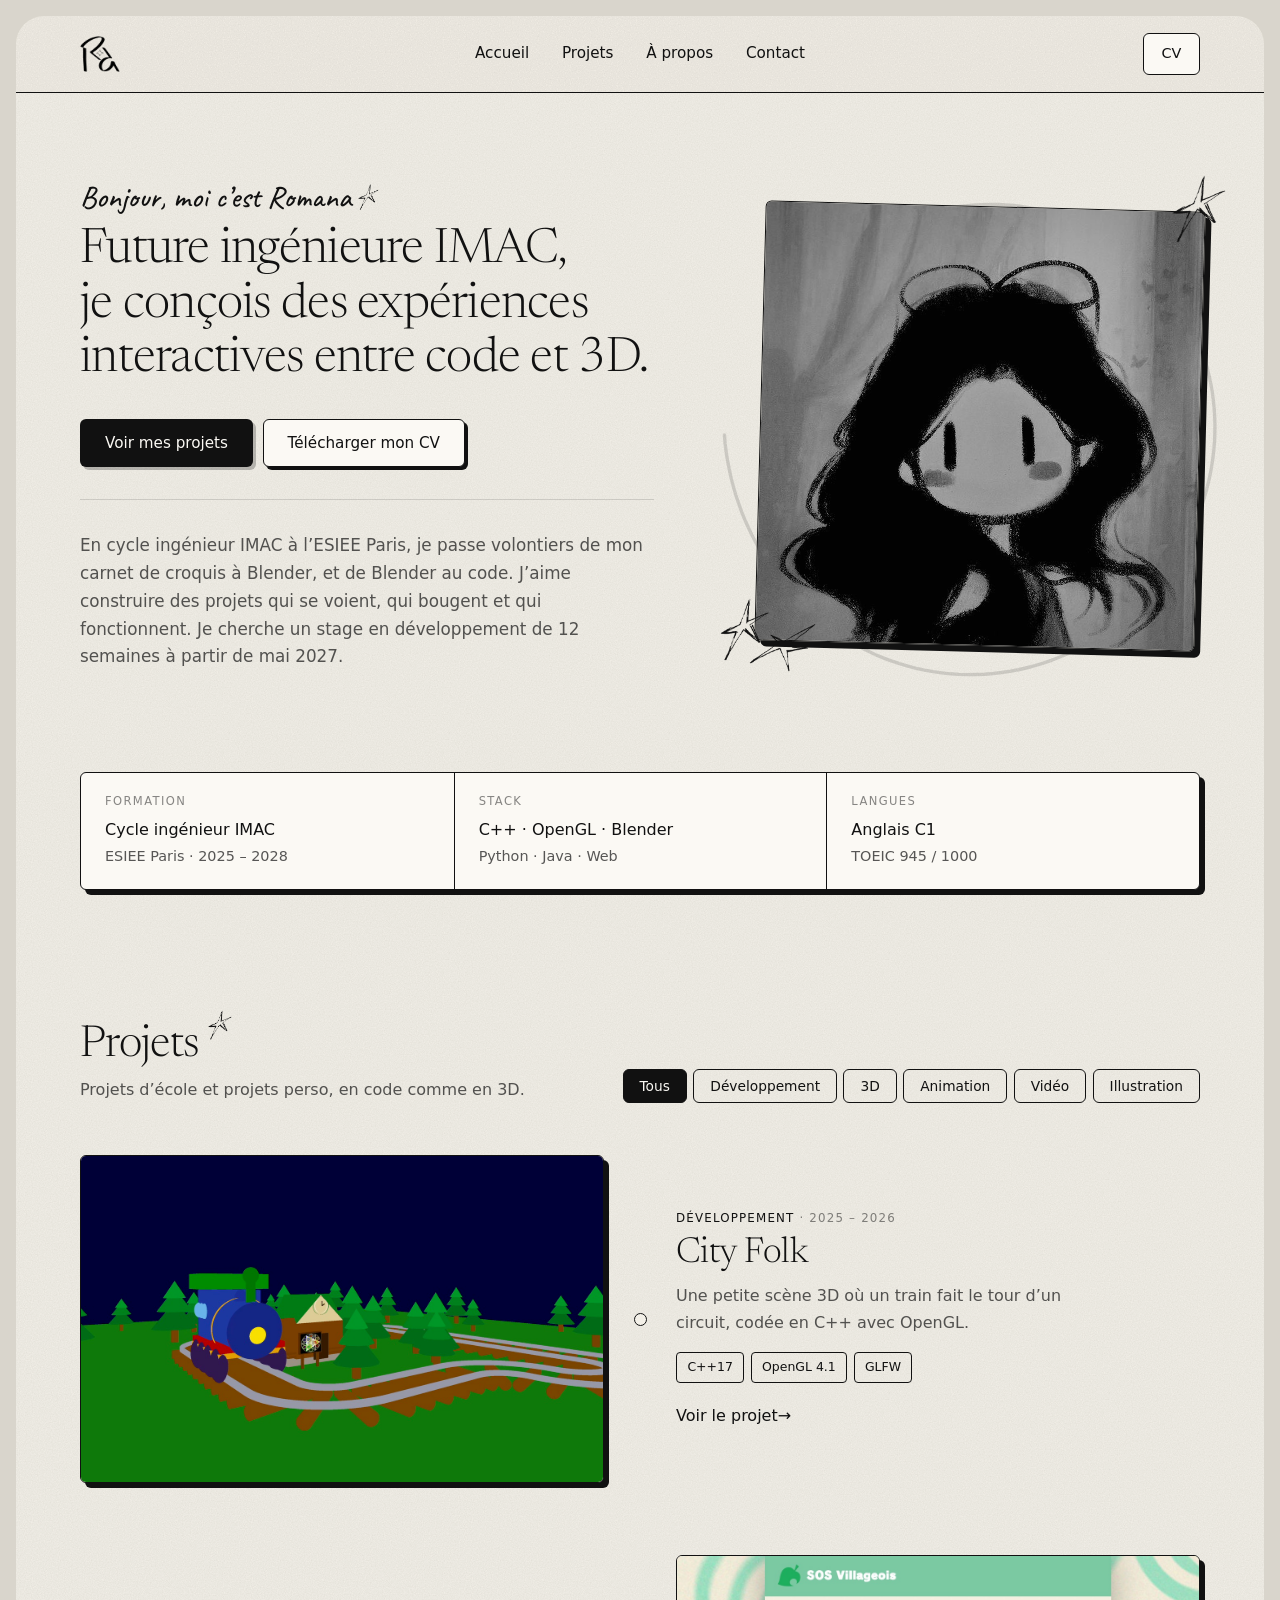
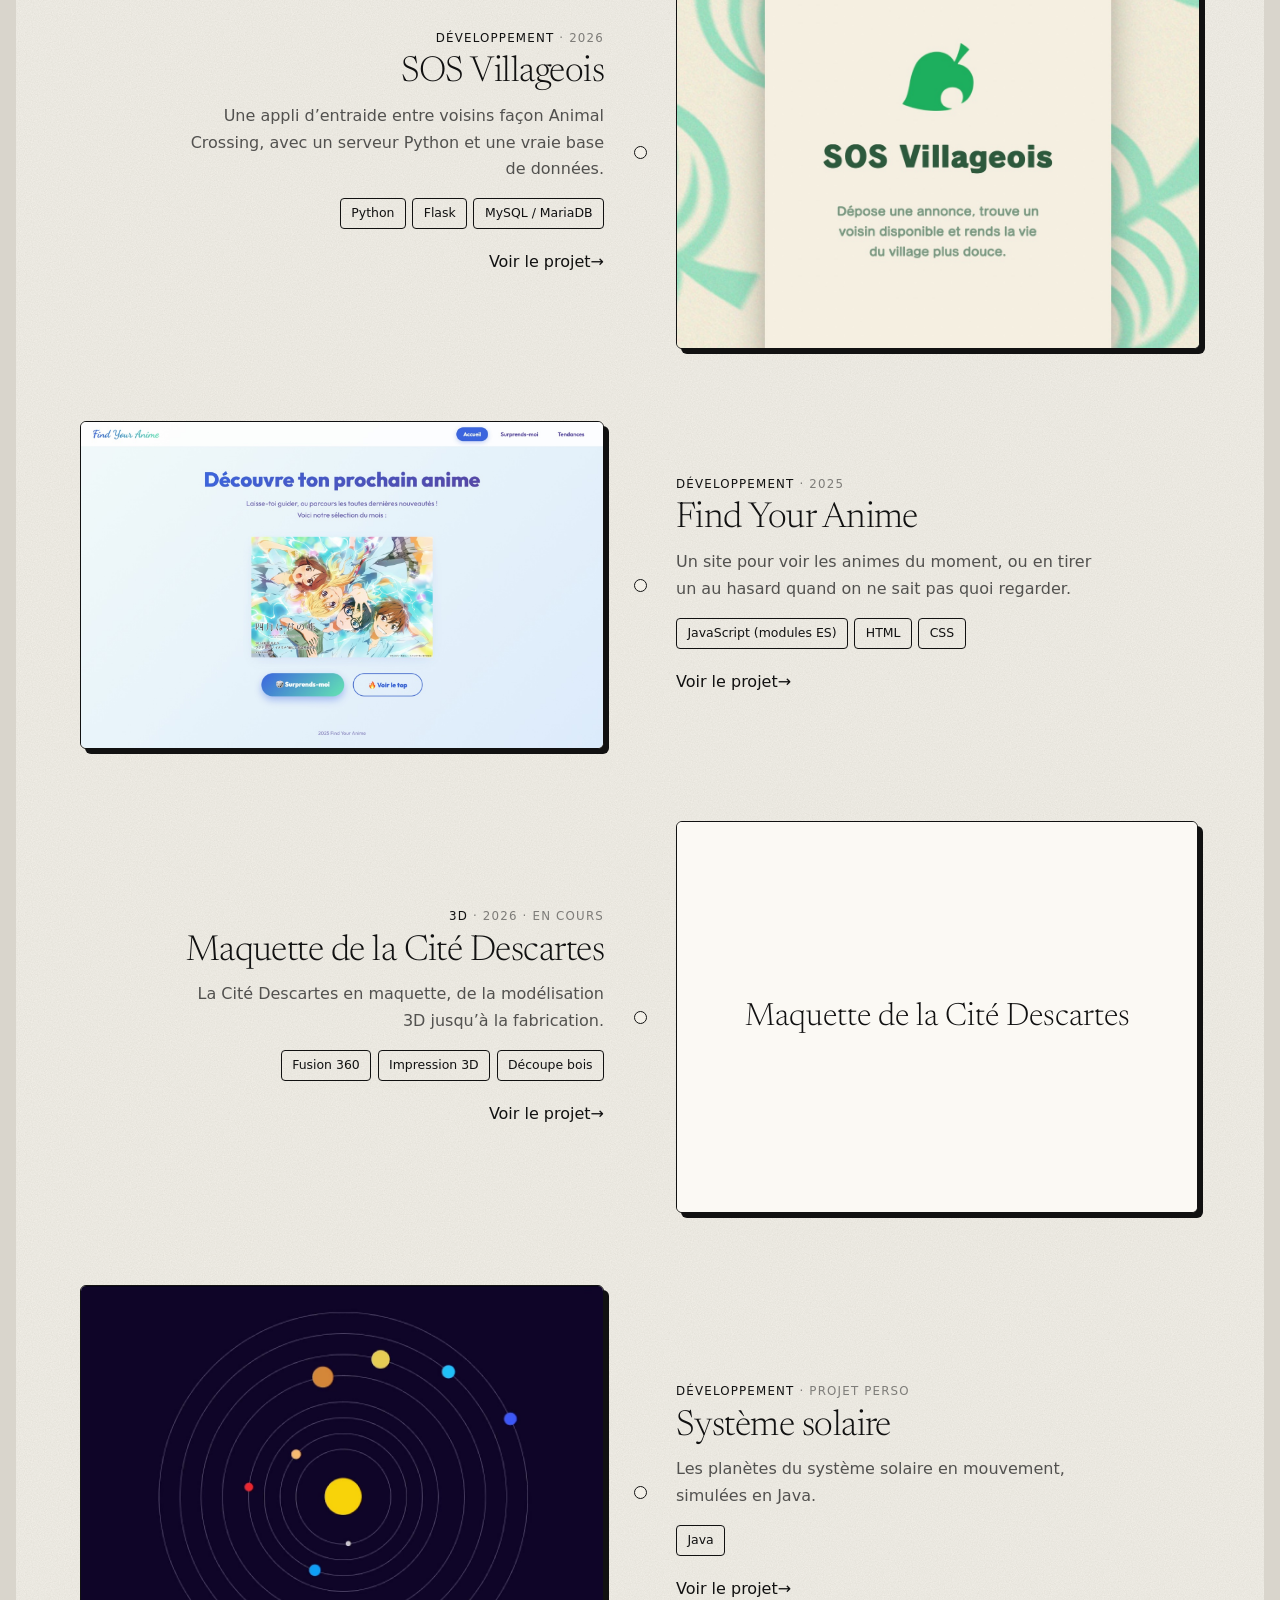
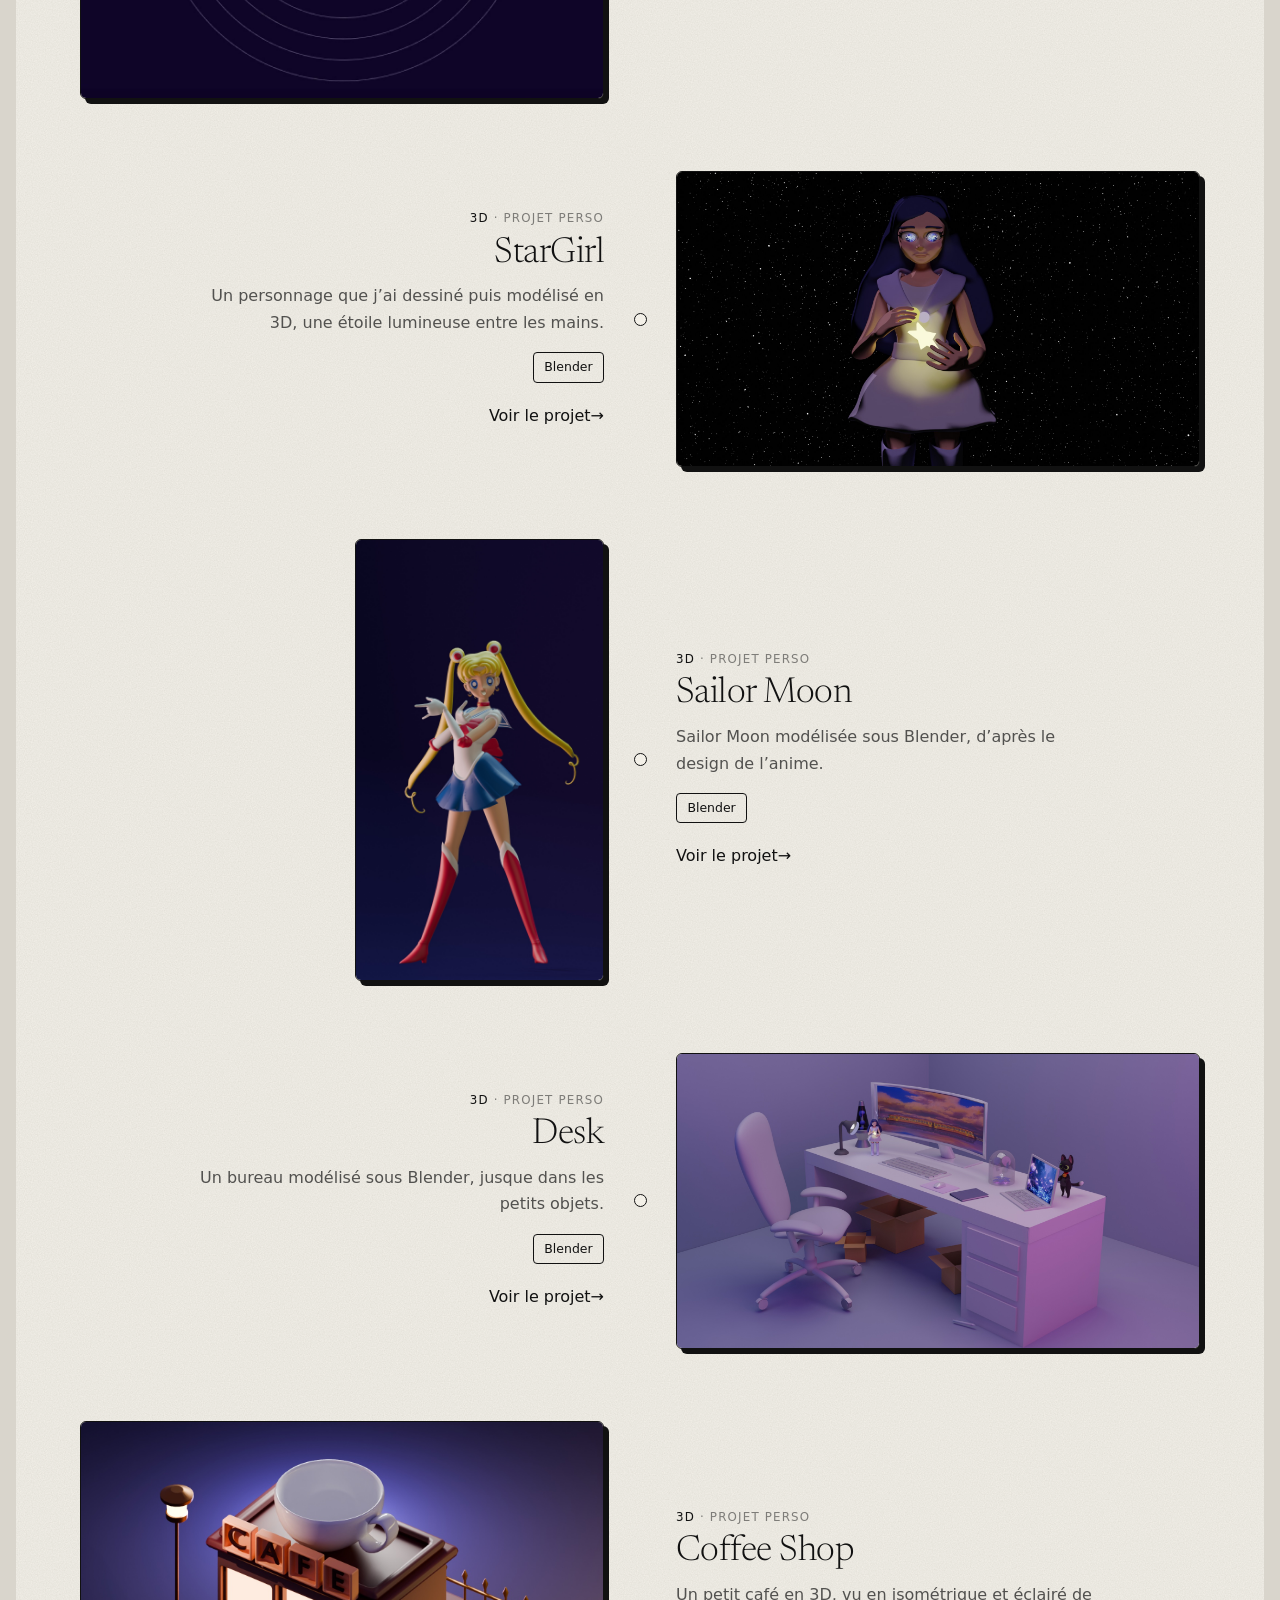
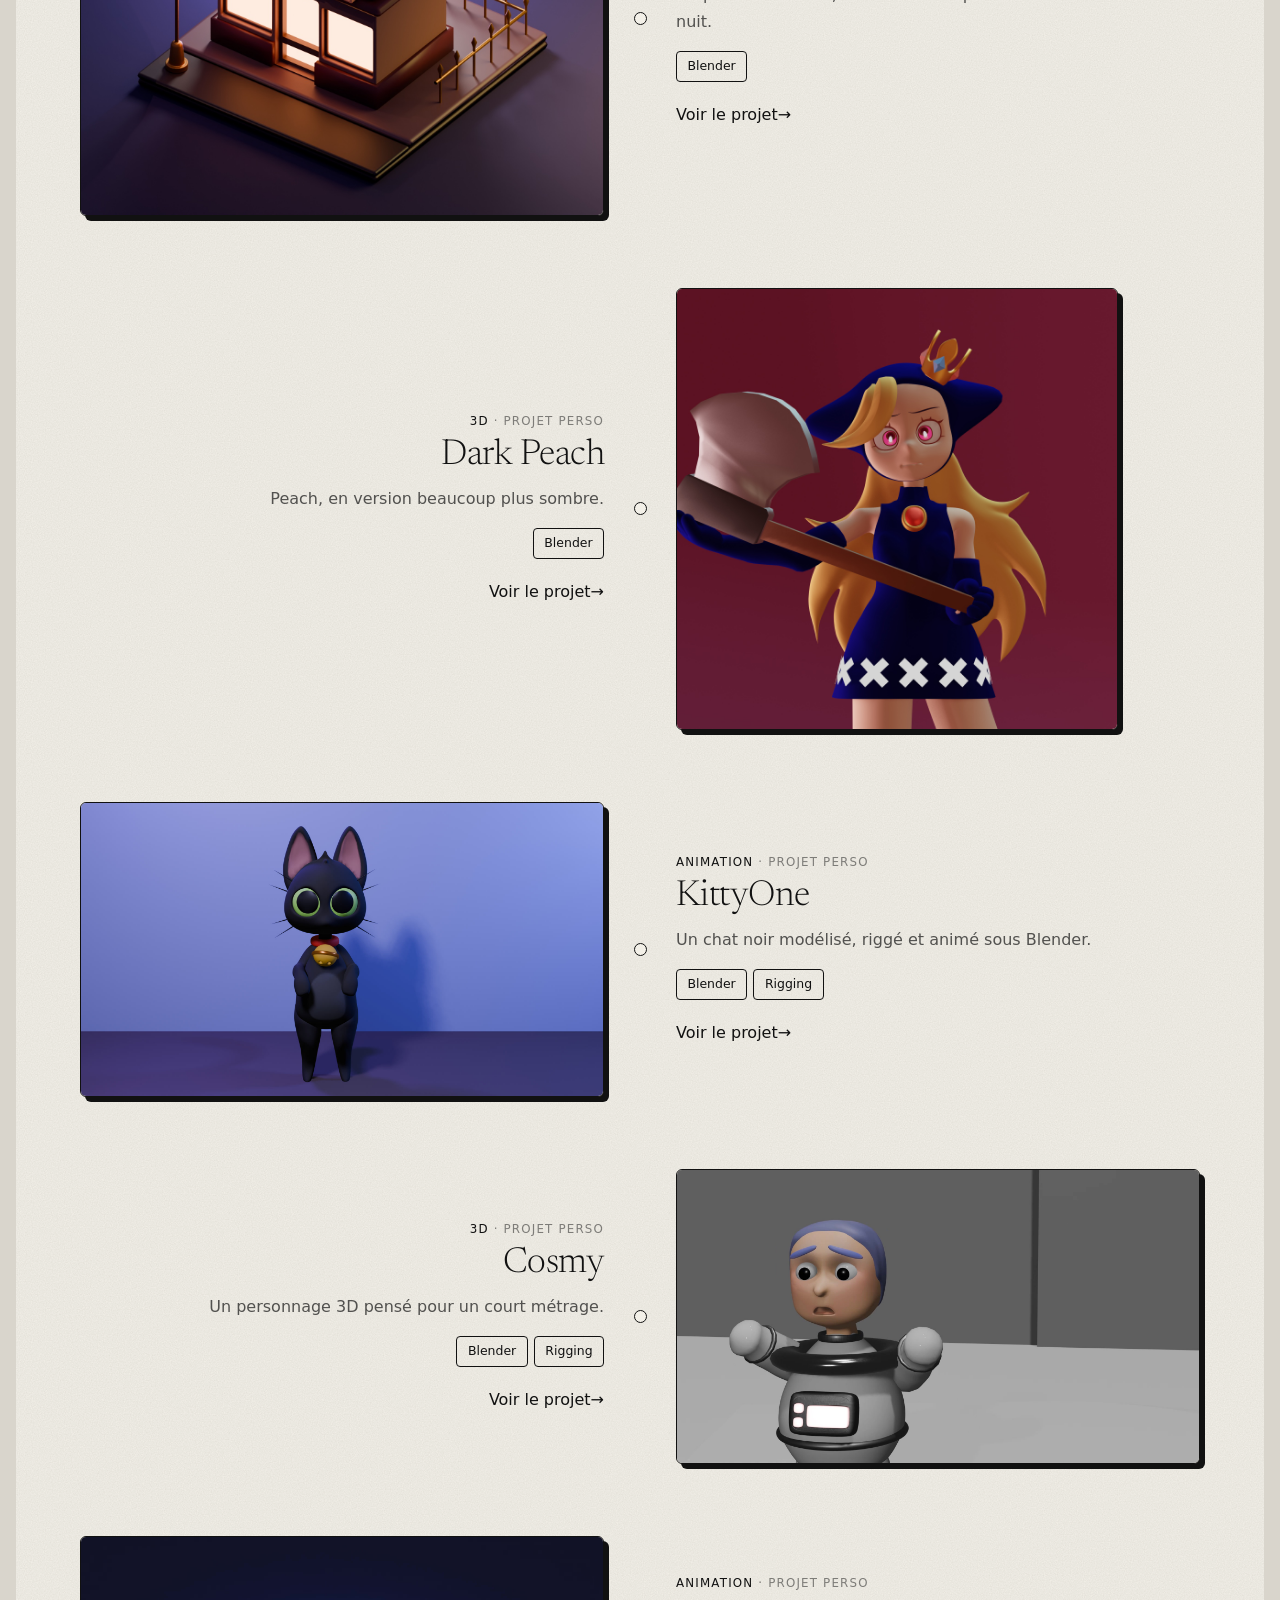
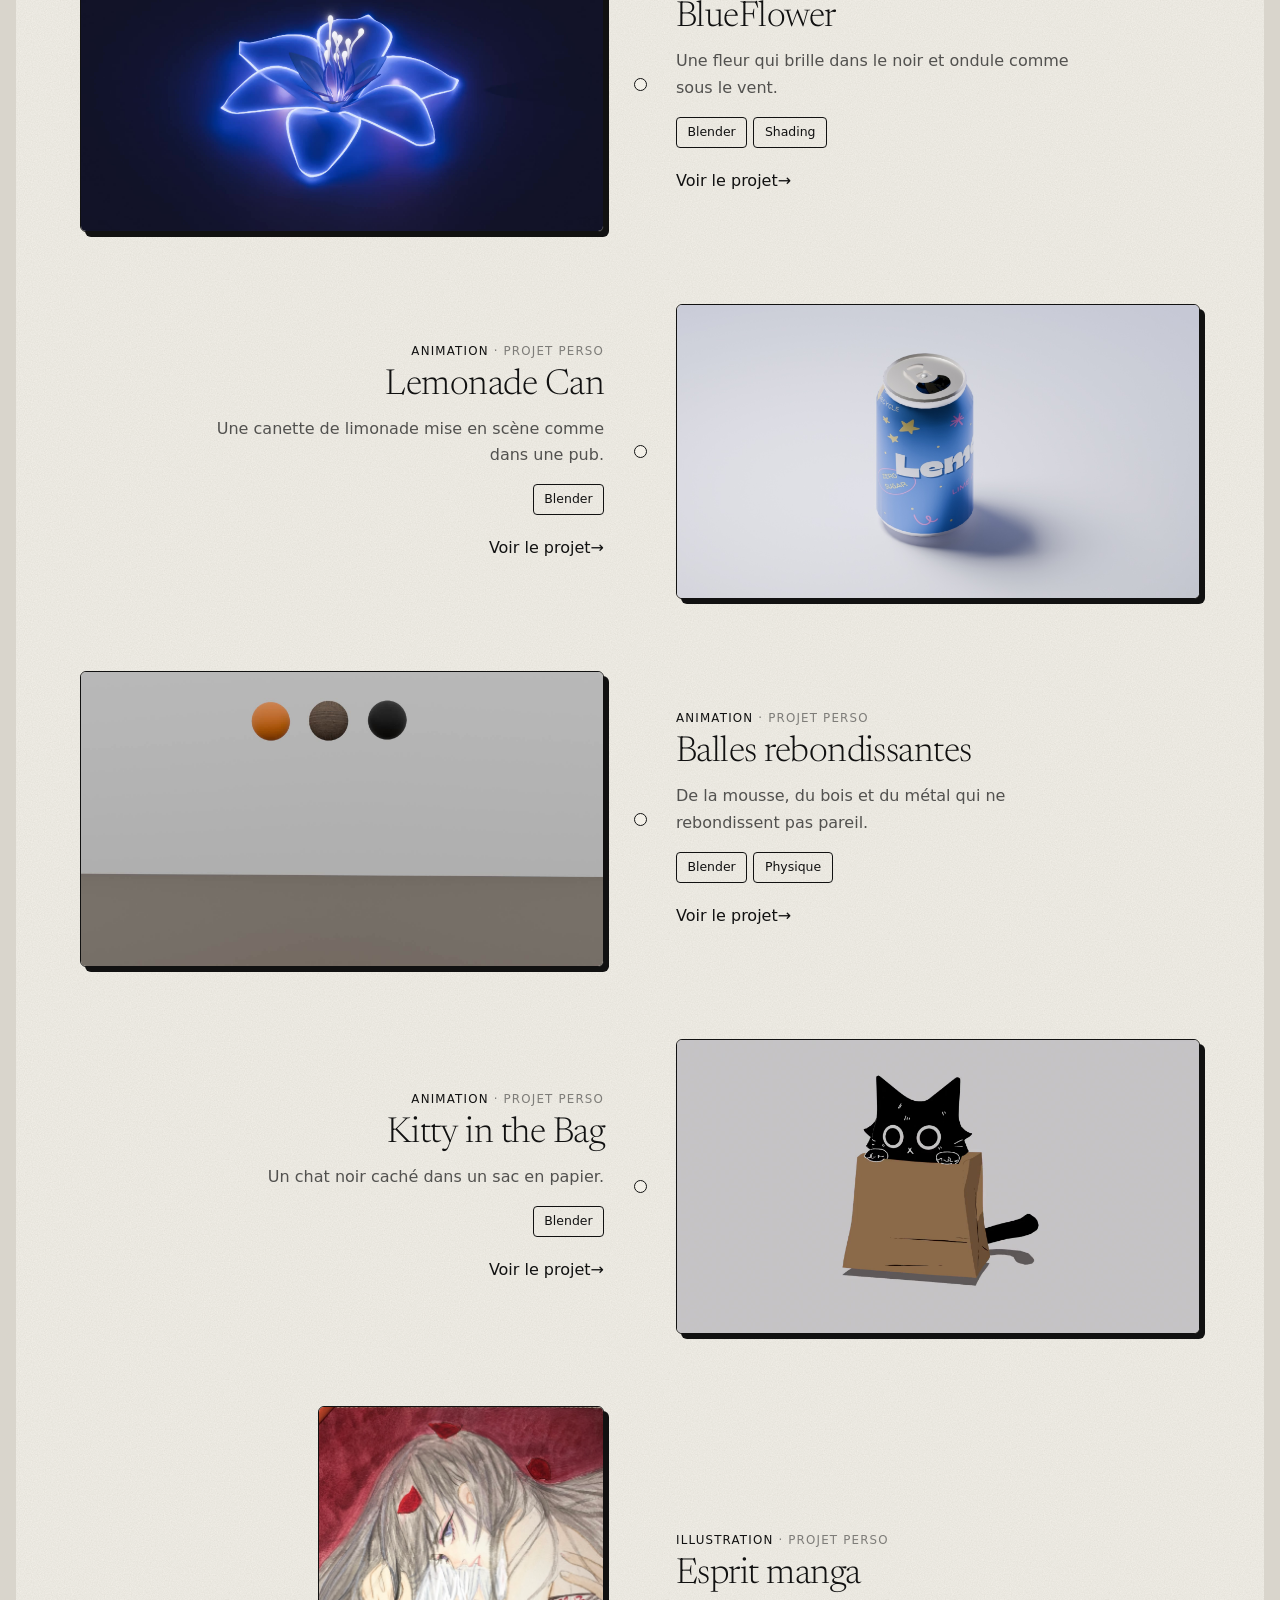
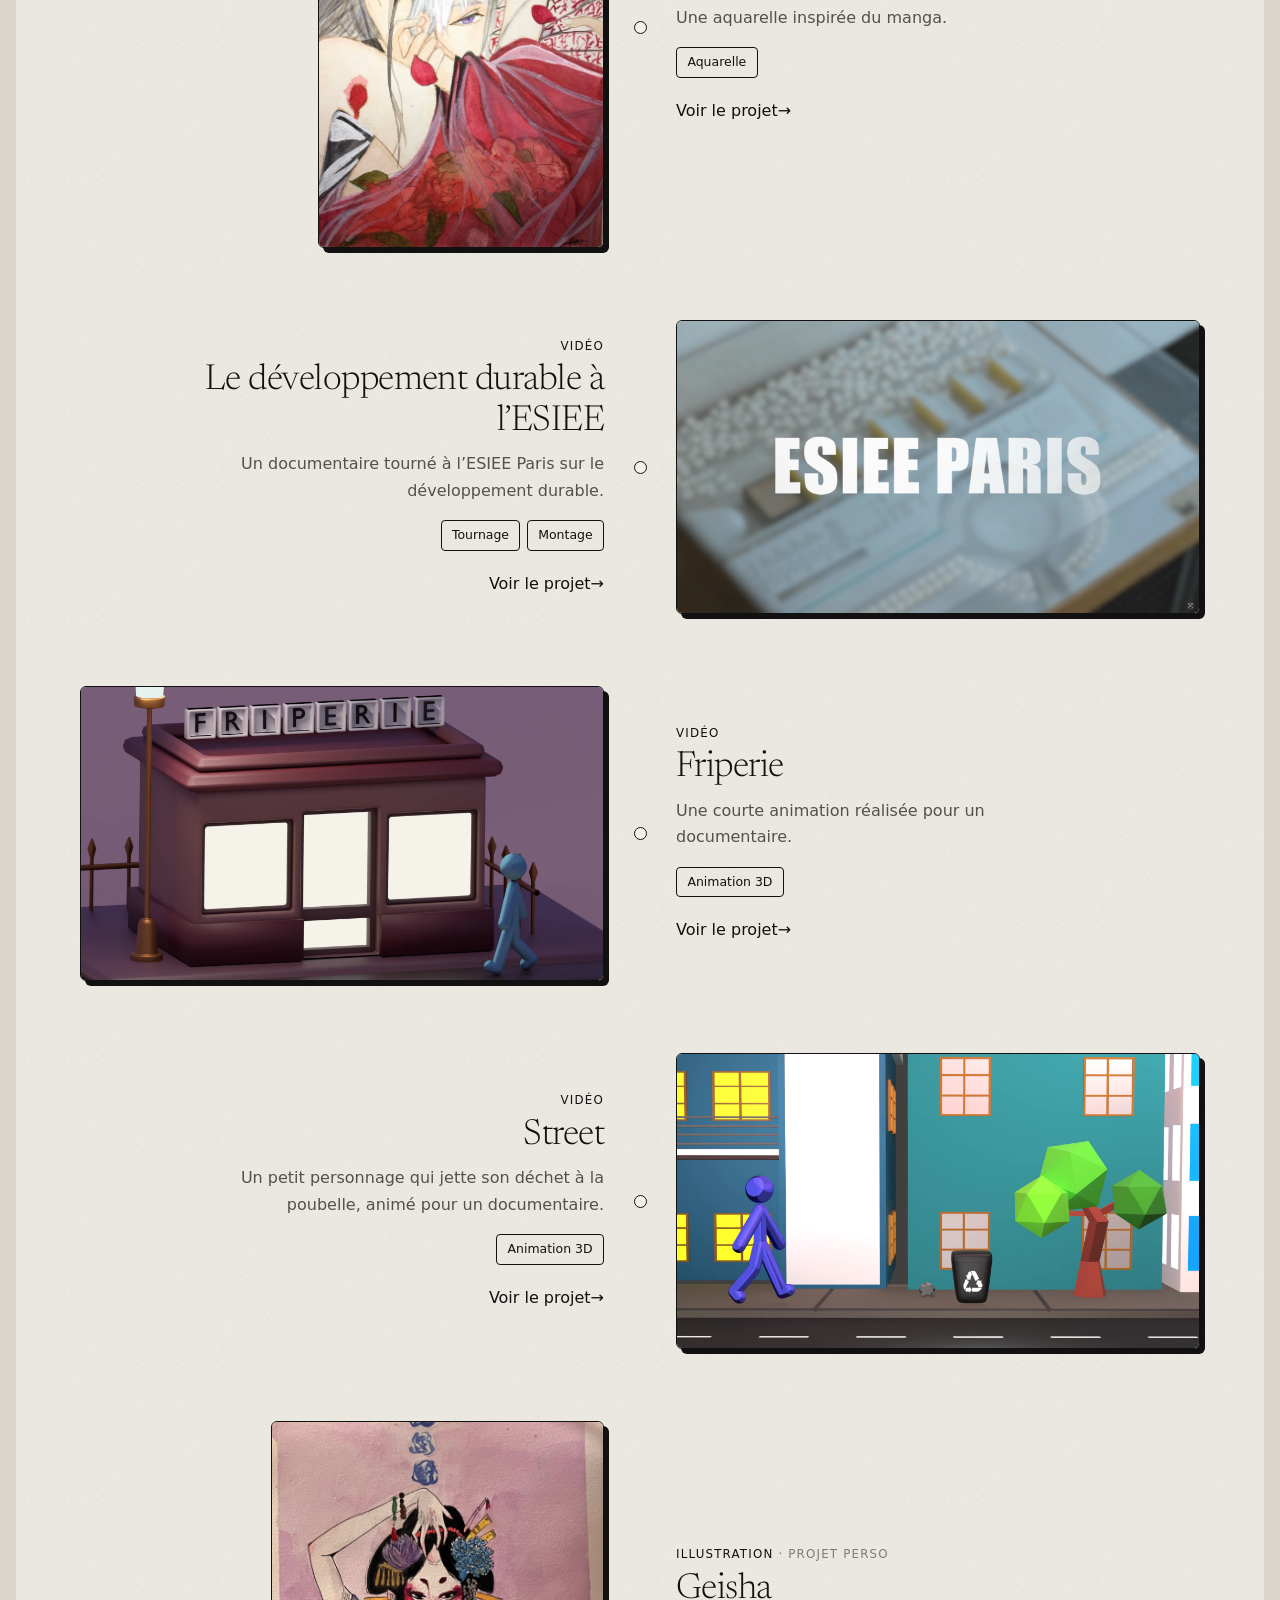
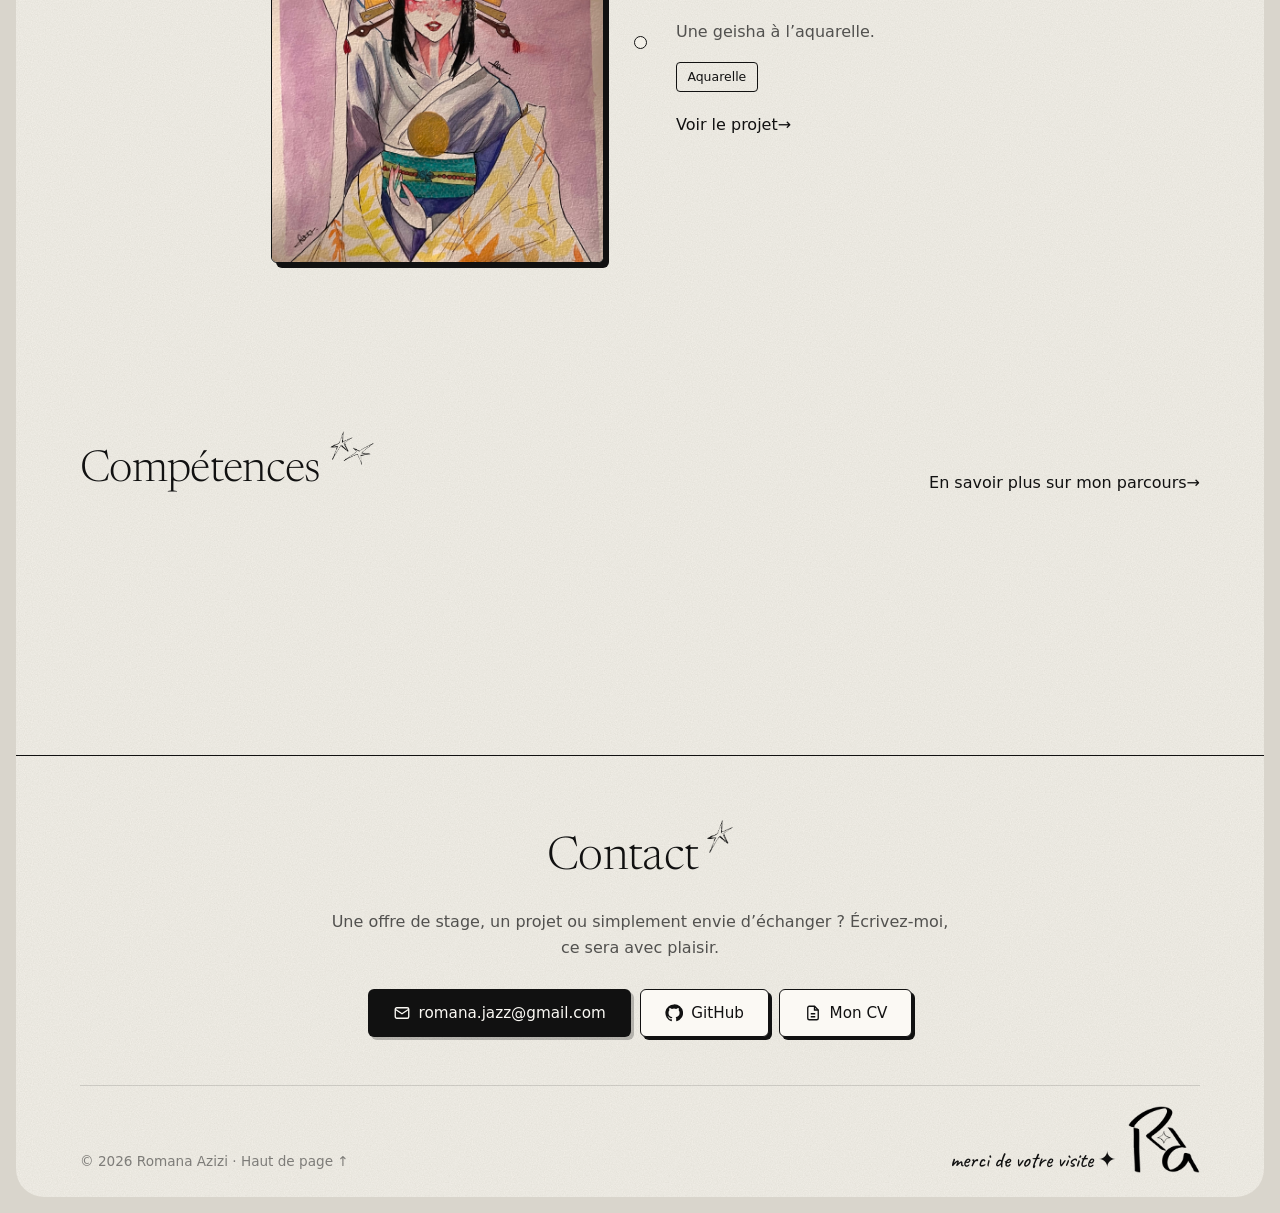
==== index.html @ cd24ac19 "Portfolio" ====
<!doctype html>
<html lang="fr">
<head>
  <meta charset="utf-8">
  <meta name="viewport" content="width=device-width, initial-scale=1">
  <title>Romana Azizi · Développement, 3D & création numérique</title>
  <meta name="description" content="Portfolio de Romana Azizi, élève ingénieure IMAC à l’ESIEE Paris : développement C++ / OpenGL et web, 3D sous Blender, animation et illustration.">
  <meta property="og:title" content="Romana Azizi · Portfolio">
  <meta property="og:description" content="Développement, 3D et création numérique. Recherche un stage en développement de 12 semaines dès mai 2027.">
  <meta name="theme-color" content="#d9d5cc">
  <link rel="icon" href="assets/images/signature.png">
  <link rel="preconnect" href="https://fonts.googleapis.com">
  <link rel="preconnect" href="https://fonts.gstatic.com" crossorigin>
  <link rel="preconnect" href="https://api.fontshare.com">
  <link href="https://fonts.googleapis.com/css2?family=Newsreader:opsz,wght@6..72,300;6..72,400&family=Caveat:wght@400;500&display=swap" rel="stylesheet">
  <link href="https://api.fontshare.com/v2/css?f[]=satoshi@400,500,700&display=swap" rel="stylesheet">
  <link rel="stylesheet" href="css/style.css">
</head>
<body data-page="home">
  <div data-include="header"></div>

  <main class="has-trail">
    <!-- Trait de crayon qui se dessine au défilement, avec l’étoile en tête -->
    <svg class="scroll-trail" aria-hidden="true"><path class="trail-ghost"/><path class="trail-ink"/></svg>
    <span class="trail-head doodle d-star" aria-hidden="true"></span>
    <div class="hero-panel">
            <section class="hero container">
        <div class="hero-text">
          <p class="hello reveal">Bonjour, moi c’est Romana <span class="doodle d-star hello-star" aria-hidden="true"></span></p>
          <h1 class="reveal">Future ingénieure IMAC, je conçois des expériences interactives entre code et&nbsp;3D.</h1>
          <div class="actions reveal">
            <a class="btn btn-primary" href="#projets">Voir mes projets</a>
            <a class="btn btn-secondary" href="assets/cv-romana-azizi.pdf" target="_blank" rel="noopener">Télécharger mon CV</a>
            </div>
          <p class="lead reveal">En cycle ingénieur IMAC à l’ESIEE Paris, je passe volontiers de mon carnet de croquis à Blender, et de Blender au code. J’aime construire des projets qui se voient, qui bougent et qui fonctionnent. Je cherche un stage en développement de 12 semaines à partir de mai 2027.</p>
        </div>
        <figure class="hero-illu reveal">
          <img class="portrait" src="assets/images/autoportrait.jpg" alt="Autoportrait dessiné par Romana Azizi">
          <span class="doodle d-star d-hero-1" aria-hidden="true"></span>
          <span class="doodle d-sparkles d-hero-2" aria-hidden="true"></span>
          <span class="doodle d-swirl d-hero-3" aria-hidden="true"></span>
        </figure>
        <dl class="facts reveal">
          <div><dt>Formation</dt><dd>Cycle ingénieur IMAC<br><span>ESIEE Paris · 2025 – 2028</span></dd></div>
          <div><dt>Stack</dt><dd>C++ · OpenGL · Blender<br><span>Python · Java · Web</span></dd></div>
          <div><dt>Langues</dt><dd>Anglais C1<br><span>TOEIC 945 / 1000</span></dd></div>
        </dl>
      </section>
    </div>

    <section class="section container" id="projets">
      <div class="section-head">
        <div>
          <h2>Projets</h2>
          <p class="section-note">Projets d’école et projets perso, en code comme en 3D.</p>
        </div>
        <div class="filters" role="group" aria-label="Filtrer les projets">
          <button class="filter is-active" data-filter="all" aria-pressed="true">Tous</button>
          <button class="filter" data-filter="code" aria-pressed="false">Développement</button>
          <button class="filter" data-filter="3d" aria-pressed="false">3D</button>
          <button class="filter" data-filter="animation" aria-pressed="false">Animation</button>
          <button class="filter" data-filter="video" aria-pressed="false">Vidéo</button>
          <button class="filter" data-filter="illustration" aria-pressed="false">Illustration</button>
        </div>
      </div>
      <div id="grid" class="thread" aria-live="polite">
        <p class="loading">Chargement des projets…</p>
      </div>
    </section>

    <section class="section container">
      <div class="section-head">
        <div>
          <h2>Compétences</h2>
        </div>
        <a class="link-arrow" href="qui-suis-je.html">En savoir plus sur mon parcours</a>
      </div>
      <div id="skills" class="skills"></div>
    </section>
  </main>

  <div data-include="footer"></div>
  <script src="js/main.js"></script>
</body>
</html>
---- css/style.css ----
/* =========================================================
   Portfolio Romana Azizi
   DA « encre » : papier, stylo noir, cadres façon cases de manga,
   spirale et étoiles dessinées à la main (clin d’œil à Junji Ito).
   ========================================================= */

:root {
  color-scheme: light;

  /* Couleurs */
  --bg: #d9d5cc;
  --panel: #f3f0e8;
  --surface: #fbf9f4;
  --surface-2: #ebe7dd;
  --border: rgba(17, 17, 17, .14);
  --border-strong: #111;
  --text: #111111;
  --muted: rgba(17, 17, 17, .7);
  --subtle: rgba(17, 17, 17, .5);
  --accent: #111111;
  --accent-soft: rgba(17, 17, 17, .08);
  --ink: #111111;
  /* grain de papier */
  --paper: url("data:image/svg+xml,%3Csvg xmlns='http://www.w3.org/2000/svg' width='220' height='220'%3E%3Cfilter id='n'%3E%3CfeTurbulence type='fractalNoise' baseFrequency='.85' numOctaves='3' stitchTiles='stitch'/%3E%3CfeColorMatrix values='0 0 0 0 0 0 0 0 0 0 0 0 0 0 0 0 0 0 .07 0'/%3E%3C/filter%3E%3Crect width='100%25' height='100%25' filter='url(%23n)'/%3E%3C/svg%3E");
  --lavender-1: #e4e3f3;
  --lavender-2: #c3bce9;

  /* Typographie */
  --font-body: "Satoshi", system-ui, -apple-system, sans-serif;
  --font-head: "Newsreader", Georgia, serif;

  /* Mise en page */
  --max: 1120px;
  --radius-xl: 28px;
  --radius: 20px;
  --radius-sm: 12px;
  --shadow: 0 18px 40px -24px rgba(30, 21, 21, .3);
  --ease: cubic-bezier(.2, .7, .2, 1);
}

*, *::before, *::after { box-sizing: border-box; }
html { scroll-behavior: smooth; scroll-padding-top: 96px; }
body {
  margin: 0;
  min-height: 100vh;
  display: flex;
  flex-direction: column;
  padding: 16px;
  background: var(--bg);
  color: var(--text);
  font: 400 1rem/1.65 var(--font-body);
  -webkit-font-smoothing: antialiased;
  text-rendering: optimizeLegibility;
}
img, video { display: block; max-width: 100%; }
a { color: inherit; }
::selection { background: var(--accent); color: #fff; }
:focus-visible { outline: 2px solid var(--accent); outline-offset: 3px; border-radius: 8px; }

/* Newsreader Light pour les grands titres, Regular pour les petits */
h1, h2, h3 { font-family: var(--font-head); font-weight: 300; line-height: 1.12; letter-spacing: -.015em; margin: 0 0 .5em; }
h3 { font-weight: 400; }
.container { width: min(100% - 40px, var(--max)); margin-inline: auto; }
.loading, .error { color: var(--muted); text-align: center; padding: 3rem 0; width: 100%; }
.eyebrow { font-size: .78rem; font-weight: 500; text-transform: uppercase; letter-spacing: .12em; color: var(--accent); margin: 0 0 .75rem; }

/* ===== Panneau : en-tête, contenu et pied de page forment un seul bloc arrondi ===== */
.site-header, main, .site-footer { background: var(--panel); }
.site-header { border-radius: var(--radius-xl) var(--radius-xl) 0 0; }
main { flex: 1; }
.site-footer { border-radius: 0 0 var(--radius-xl) var(--radius-xl); }
@media (max-width: 560px) {
  body { padding: 8px; }
  .site-header { border-radius: 20px 20px 0 0; }
  .site-footer { border-radius: 0 0 20px 20px; }
}

.section { padding-block: clamp(2.5rem, 6vw, 4.5rem); }
.section-head { display: flex; flex-wrap: wrap; align-items: flex-end; justify-content: space-between; gap: 1.25rem; margin-bottom: 1.75rem; }
.section-head h2 { font-size: clamp(2rem, 4vw, 2.75rem); margin: 0; }

/* ===== Boutons & liens ===== */
.btn {
  display: inline-flex; align-items: center; justify-content: center; gap: .5rem;
  min-height: 48px; padding: .75rem 1.5rem; border-radius: 999px; border: 1px solid transparent;
  font: 500 .95rem var(--font-body); text-decoration: none; cursor: pointer;
  transition: background .2s, border-color .2s, transform .2s var(--ease), box-shadow .2s;
}
.btn svg { width: 18px; height: 18px; flex: none; }
.btn:hover { transform: translateY(-1px); }
.btn-primary { background: var(--text); color: #fff; }
.btn-primary:hover { box-shadow: 0 10px 22px -10px rgba(30, 21, 21, .55); }
.btn-secondary { background: var(--surface); border-color: var(--border); color: var(--text); }
.btn-secondary:hover { border-color: var(--border-strong); }
.btn-block { width: 100%; }
.link-arrow { color: var(--text); text-decoration: none; font-weight: 500; }
.link-arrow::after { content: " →"; display: inline-block; transition: transform .2s; }
.link-arrow:hover::after { transform: translateX(3px); }
.chips { display: flex; flex-wrap: wrap; gap: .4rem; list-style: none; padding: 0; margin: 0; }
.chips li {
  font-size: .78rem; font-weight: 500; color: var(--muted);
  padding: .25rem .65rem; border-radius: 999px; background: var(--surface-2);
}

/* ===== En-tête : signature à gauche, menu au centre, CV à droite ===== */
.site-header {
  position: sticky; top: 0; z-index: 50;
  background: rgba(247, 246, 243, .88); backdrop-filter: saturate(160%) blur(14px);
}
.site-header .container { display: grid; grid-template-columns: 1fr auto 1fr; align-items: center; gap: 1rem; height: 76px; }
.brand { justify-self: start; display: flex; text-decoration: none; }
.brand img { width: 40px; height: auto; transition: transform .5s var(--ease); }
.brand:hover img { transform: rotate(-6deg); }
.nav { display: flex; align-items: center; gap: .25rem; }
.nav a { text-decoration: none; color: var(--text); font-size: .95rem; padding: .45rem .9rem; border-radius: 999px; transition: background .2s; }
.nav a:hover { background: rgba(30, 21, 21, .05); }
.nav-cv {
  justify-self: end; text-decoration: none; color: var(--text); font-size: .9rem; font-weight: 500;
  padding: .5rem 1.1rem; border-radius: 999px; background: var(--surface); border: 1px solid var(--border);
  transition: border-color .2s;
}
.nav-cv:hover { border-color: var(--border-strong); }
@media (max-width: 640px) {
  .site-header .container { gap: .5rem; height: 64px; }
  .nav .nav-home { display: none; }
  .nav a { padding: .4rem .5rem; font-size: .88rem; }
  .nav-cv { padding: .4rem .8rem; font-size: .85rem; }
  .brand img { width: 34px; }
}

/* ===== Accueil : présentation ===== */
.hero {
  display: grid; grid-template-columns: minmax(0, 1.1fr) minmax(0, .9fr); gap: clamp(2rem, 6vw, 5rem); align-items: center;
  padding-block: clamp(2.5rem, 7vw, 5.5rem) clamp(1.5rem, 4vw, 3rem);
}
.hero-text { max-width: 600px; }
/* Titre sur 3 lignes de longueur égale ; la taille suit la largeur de la colonne */
/* Titre en 4 lignes équilibrées ; la taille suit la largeur de la colonne */
.hero h1 { font-size: clamp(2.3rem, 3.8vw, 3.4rem); line-height: 1.12; margin-bottom: 2rem; text-wrap: balance; }
.actions { display: flex; flex-wrap: wrap; gap: .6rem; }
.hero .actions { padding-bottom: 2rem; margin-bottom: 2rem; border-bottom: 1px solid var(--border); }
.lead { margin: 0; color: var(--muted); font-size: 1.05rem; line-height: 1.65; }

/* Autoportrait illustré */
.hero-illu { margin: 0; justify-self: end; width: min(100%, 440px); }
.hero-illu img { width: 100%; height: auto; }
@media (max-width: 860px) {
  .hero { grid-template-columns: 1fr; }
  .hero-illu { justify-self: start; width: min(100%, 420px); }
}

/* Chiffres clés */
.facts {
  grid-column: 1 / -1;
  display: grid; grid-template-columns: repeat(3, 1fr); margin: clamp(.5rem, 2vw, 1.5rem) 0 0;
  border-radius: var(--radius); background: var(--surface); border: 1px solid var(--border);
}
.facts div { padding: 1.2rem 1.5rem; }
.facts div + div { border-left: 1px solid var(--border); }
.facts dt { font-size: .72rem; font-weight: 500; text-transform: uppercase; letter-spacing: .12em; color: var(--subtle); margin-bottom: .35rem; }
.facts dd { margin: 0; font-weight: 500; }
.facts dd span { color: var(--muted); font-weight: 400; font-size: .9rem; }
@media (max-width: 720px) {
  .facts { grid-template-columns: 1fr; }
  .facts div + div { border-left: 0; border-top: 1px solid var(--border); }
}

/* ===== Filtres ===== */
.filters { display: flex; flex-wrap: wrap; gap: .4rem; }
.filter {
  font: 500 .86rem var(--font-body); color: var(--muted); background: var(--surface);
  border: 1px solid var(--border); border-radius: 999px; padding: .5rem 1rem; cursor: pointer;
  transition: color .2s, border-color .2s, background .2s;
}
.filter:hover { color: var(--text); border-color: var(--border-strong); }
.filter.is-active { background: var(--text); border-color: var(--text); color: #fff; }

/* ===== Carrousels (accueil + page projet) ===== */
.slider { position: relative; }
.slider-track {
  position: relative; display: flex; gap: 1.25rem;
  overflow-x: auto; scroll-snap-type: x mandatory; scroll-behavior: smooth;
  overscroll-behavior-x: contain; scrollbar-width: none; padding-block: 4px 10px;
}
.slider-track::-webkit-scrollbar { display: none; }
.slider-track > * { flex: none; scroll-snap-align: start; }
.slider-btn {
  position: absolute; top: 40%; z-index: 2; transform: translateY(-50%);
  width: 46px; height: 46px; border-radius: 50%; display: grid; place-items: center;
  background: var(--surface); border: 1px solid var(--border); color: var(--text); cursor: pointer;
  box-shadow: var(--shadow); transition: opacity .25s, background .2s, color .2s;
}
.slider-btn::before {
  content: ""; width: 9px; height: 9px; border: solid currentColor; border-width: 0 2px 2px 0;
  transform: rotate(135deg); margin-left: 3px;
}
.slider-btn.next::before { transform: rotate(-45deg); margin: 0 3px 0 0; }
.slider-btn:hover { background: var(--text); color: #fff; }
.slider-btn:disabled { opacity: 0; pointer-events: none; }
.slider-btn.prev { left: -14px; }
.slider-btn.next { right: -14px; }
@media (max-width: 720px) { .slider-btn.prev { left: 6px; } .slider-btn.next { right: 6px; } }
.slider-progress { height: 2px; background: var(--border); margin-top: 1.5rem; border-radius: 2px; overflow: hidden; }
.slider-progress span { display: block; height: 100%; width: 0; background: var(--text); transition: width .25s; }
.slider-dots { display: flex; justify-content: center; gap: .45rem; margin-top: 1rem; }
.slider-dots button { width: 8px; height: 8px; padding: 0; border: 0; border-radius: 4px; background: var(--border-strong); cursor: pointer; transition: all .3s var(--ease); }
.slider-dots button.is-active { width: 24px; background: var(--text); }

/* ===== Cartes projet ===== */
.card {
  width: clamp(270px, 30vw, 350px); display: flex; flex-direction: column;
  background: var(--surface); border: 1px solid var(--border); border-radius: var(--radius);
  overflow: hidden; text-decoration: none;
  transition: transform .35s var(--ease), box-shadow .35s;
}
.card:hover { transform: translateY(-4px); box-shadow: var(--shadow); }
.card.is-hidden { display: none; }
.card-media { position: relative; aspect-ratio: 4 / 3; overflow: hidden; margin: 8px 8px 0; border-radius: var(--radius-sm); background: var(--surface-2); }
.card-media img, .card-media video { position: absolute; inset: 0; width: 100%; height: 100%; object-fit: cover; transition: transform .7s var(--ease), opacity .4s; }
.card-media video { opacity: 0; }
.card.is-playing .card-media video { opacity: 1; }
.card:hover .card-media img, .card:hover .card-media video { transform: scale(1.04); }
.play-badge {
  position: absolute; top: .65rem; right: .65rem; width: 28px; height: 28px; border-radius: 50%;
  background: rgba(255, 255, 255, .9); display: grid; place-items: center;
}
.play-badge::before { content: ""; border-left: 8px solid var(--text); border-block: 5px solid transparent; margin-left: 2px; }
.card-body { padding: 1rem 1.2rem 1.3rem; display: flex; flex-direction: column; gap: .4rem; flex: 1; }
.card-meta { margin: 0; font-size: .74rem; font-weight: 500; text-transform: uppercase; letter-spacing: .1em; color: var(--accent); }
.card-meta span { color: var(--subtle); }
.card h3 { font-size: 1.3rem; margin: 0; }
.card-summary { margin: 0; color: var(--muted); font-size: .92rem; line-height: 1.5; flex: 1; }
.card .chips { margin-top: .4rem; }

/* Couverture sans visuel */
.cover-placeholder {
  position: absolute; inset: 0; display: grid; place-items: center; padding: 1.5rem; text-align: center;
  background: linear-gradient(180deg, var(--lavender-1) 0%, var(--lavender-2) 100%);
  font: 300 clamp(1.5rem, 2.6vw, 2rem)/1.15 var(--font-head); color: var(--text);
}

/* ===== Accueil : projets le long d’un fil central ===== */
.thread { display: grid; gap: clamp(2.5rem, 6vw, 4.5rem); padding-block: 1.5rem; }
.thread-item {
  display: grid; grid-template-columns: minmax(0, 1fr) 72px minmax(0, 1fr); align-items: center;
  grid-template-areas: "media dot text";
}
.thread-item.is-flipped { grid-template-areas: "text dot media"; }
.thread-item.is-hidden { display: none; }
.thread-media {
  grid-area: media; position: relative; z-index: 3; display: block; aspect-ratio: 4 / 3;
  border-radius: var(--radius); overflow: hidden; background: var(--surface-2); box-shadow: var(--shadow);
}
.thread-media img { width: 100%; height: 100%; object-fit: cover; transition: transform .8s var(--ease); }
.thread-media.is-tall img { object-fit: contain; }
.thread-item:hover .thread-media img { transform: scale(1.03); }
.thread-dot {
  grid-area: dot; justify-self: center; position: relative; z-index: 3;
  width: 13px; height: 13px; border-radius: 50%; background: var(--panel); border: 1.6px solid var(--accent);
  transition: background .3s, transform .3s var(--ease);
}
.thread-dot.is-lit { background: #ffe680; transform: scale(1.25); }
.thread-text { grid-area: text; max-width: 420px; position: relative; z-index: 3; }
.thread-item.is-flipped .thread-text { justify-self: end; text-align: right; }
.thread-item.is-flipped .thread-text .chips { justify-content: flex-end; }
.thread-text h3 { font-size: clamp(1.7rem, 2.8vw, 2.3rem); font-weight: 300; margin: .3rem 0 .6rem; }
.thread-text h3 a { text-decoration: none; }
.thread-summary { color: var(--muted); margin: 0 0 1rem; }
.thread-text .chips { margin-bottom: 1.25rem; }
@media (max-width: 860px) {
  .thread-item, .thread-item.is-flipped { grid-template-columns: 1fr; grid-template-areas: "media" "text"; gap: 1rem; }
  .thread-dot { display: none; }
  .thread-item.is-flipped .thread-text { justify-self: start; text-align: left; }
  .thread-item.is-flipped .thread-text .chips { justify-content: flex-start; }
}

/* ===== Compétences ===== */
.skills { display: grid; grid-template-columns: repeat(auto-fit, minmax(260px, 1fr)); gap: 1rem; }
.skill-card { padding: 1.6rem; border-radius: var(--radius); background: var(--surface); border: 1px solid var(--border); }
.skill-card h3 { font-size: 1.25rem; margin-bottom: 1rem; }

/* ===== Page projet ===== */
.project { padding-block: clamp(2rem, 5vw, 3.5rem) 0; }
.back { display: inline-flex; color: var(--muted); text-decoration: none; font-size: .92rem; font-weight: 500; margin-bottom: 2rem; }
.back:hover { color: var(--text); }
.project-hero { margin-bottom: 2rem; max-width: 820px; }
.project-hero h1 { font-size: clamp(2.4rem, 5.5vw, 3.8rem); margin-bottom: .4rem; }
.project-sub { font-size: clamp(1.05rem, 2vw, 1.2rem); color: var(--muted); margin: 0; }

.media .slide { width: 100%; margin: 0; }
.media .frame { height: min(70vh, 700px); border-radius: var(--radius); overflow: hidden; background: var(--surface-2); }
.media img, .media video { width: 100%; height: 100%; object-fit: contain; }
.media img { cursor: zoom-in; }
.media figcaption { margin-top: .75rem; text-align: center; color: var(--muted); font-size: .9rem; }
.media-empty { position: relative; height: 300px; border-radius: var(--radius); overflow: hidden; }
.media-empty small { position: absolute; bottom: 1.25rem; left: 0; right: 0; text-align: center; font: 500 .85rem var(--font-body); color: var(--muted); }

.project-layout { display: grid; grid-template-columns: minmax(0, 1fr) 340px; gap: clamp(2rem, 5vw, 4rem); margin-top: clamp(2.5rem, 6vw, 4rem); align-items: start; }
@media (max-width: 900px) { .project-layout { grid-template-columns: 1fr; } }
.prose { color: var(--muted); font-size: 1.05rem; }
.prose p { margin: 0 0 1.1rem; }
.prose strong { color: var(--text); font-weight: 600; }
.prose h2 { font-size: 1.6rem; color: var(--text); margin: 2.25rem 0 1rem; }
.prose ul { list-style: none; padding: 0; margin: 0; display: grid; gap: .75rem; }
.prose li { position: relative; padding-left: 1.75rem; }
.prose li::before {
  content: "✓"; position: absolute; left: 0; top: .25em; display: grid; place-items: center;
  width: 18px; height: 18px; border-radius: 50%; background: var(--text); color: #fff; font-size: .6rem;
}

.card-panel { padding: 1.6rem; border-radius: var(--radius); background: var(--surface); border: 1px solid var(--border); position: sticky; top: 100px; }
.panel-title { font-size: 1.3rem; margin-bottom: 1.1rem; }
.kv { margin: 0 0 1.4rem; display: grid; gap: 1rem; }
.kv dt { font-size: .72rem; font-weight: 500; text-transform: uppercase; letter-spacing: .12em; color: var(--subtle); margin-bottom: .25rem; }
.kv dd { margin: 0; font-size: .95rem; }
.panel-links { display: grid; gap: .5rem; }

.pager { display: grid; grid-template-columns: 1fr 1fr; gap: 1rem; margin-top: clamp(2.5rem, 6vw, 4rem); padding-bottom: clamp(2.5rem, 6vw, 4rem); }
.pager a { text-decoration: none; padding: 1.25rem 1.5rem; border-radius: var(--radius); background: var(--surface); border: 1px solid var(--border); transition: box-shadow .25s, transform .25s var(--ease); }
.pager a:hover { box-shadow: var(--shadow); transform: translateY(-2px); }
.pager small { display: block; font-size: .78rem; color: var(--subtle); margin-bottom: .3rem; }
.pager strong { font: 300 1.3rem var(--font-head); }
.pager .next { text-align: right; }

/* Lightbox */
.lightbox { position: fixed; inset: 0; z-index: 100; display: none; place-items: center; background: rgba(20, 16, 22, .9); cursor: zoom-out; padding: 16px; }
.lightbox.is-open { display: grid; }
.lightbox img { max-height: 92vh; max-width: 100%; border-radius: var(--radius-sm); }

/* ===== À propos ===== */
.about { padding-top: clamp(2.5rem, 7vw, 4.5rem); }
.about-intro { display: grid; grid-template-columns: minmax(0, 1fr) 340px; gap: clamp(2rem, 5vw, 4rem); align-items: start; }
@media (max-width: 900px) { .about-intro { grid-template-columns: 1fr; } .about-intro .card-panel { position: static; } }
.about-intro h1 { font-size: clamp(2.6rem, 6vw, 3.8rem); margin-bottom: .5rem; }
.lead-sub { font-size: 1.15rem; color: var(--muted); margin: 0 0 2rem; }
.timeline { list-style: none; margin: 0; padding: 0; border-left: 1px solid var(--border-strong); }
.timeline li { position: relative; display: grid; grid-template-columns: 140px 1fr; gap: 1rem; padding: 0 0 2rem 1.75rem; }
.timeline li::before { content: ""; position: absolute; left: -5px; top: .5rem; width: 9px; height: 9px; border-radius: 50%; background: var(--text); }
.timeline .when { font-weight: 500; color: var(--accent); }
.timeline h3 { font-size: 1.25rem; margin: 0 0 .2rem; }
.timeline p { margin: 0; color: var(--muted); }
@media (max-width: 560px) { .timeline li { grid-template-columns: 1fr; gap: .2rem; } }
.note { color: var(--subtle); font-size: .92rem; margin: 0; }
.values { display: grid; grid-template-columns: repeat(auto-fit, minmax(240px, 1fr)); gap: 1rem; }
.values article { padding: 1.6rem; border-radius: var(--radius); background: var(--surface); border: 1px solid var(--border); }
.values h3 { font-size: 1.25rem; }
.values p { margin: 0; color: var(--muted); }

/* Carrousel d'outils : défilement infini, pause au survol */
.carousel {
  overflow: hidden; padding-block: 1rem;
  -webkit-mask-image: linear-gradient(90deg, transparent, #000 10%, #000 90%, transparent);
          mask-image: linear-gradient(90deg, transparent, #000 10%, #000 90%, transparent);
}
.carousel-track { list-style: none; margin: 0; padding: 0; display: flex; width: max-content; animation: carousel 40s linear infinite; }
.carousel:hover .carousel-track { animation-play-state: paused; }
.carousel-track li {
  flex: none; width: 112px; margin-right: 1rem;
  display: flex; flex-direction: column; align-items: center; gap: .6rem;
  font-size: .82rem; color: var(--muted); text-align: center;
}
/* Logos officiels en couleur sur une tuile blanche ; les icônes Adobe sont déjà des tuiles */
.tool-icon {
  width: 72px; height: 72px; border-radius: 18px; display: grid; place-items: center; overflow: hidden;
  background: var(--surface); border: 1px solid var(--border); transition: transform .3s var(--ease), box-shadow .3s;
}
.tool-icon img { width: 42px; height: 42px; object-fit: contain; }
.tool-icon.is-tile { border: 0; background: none; }
.tool-icon.is-tile img { width: 100%; height: 100%; }
.carousel-track li:hover { color: var(--text); }
.carousel-track li:hover .tool-icon { transform: translateY(-4px); box-shadow: var(--shadow); }
/* Recule exactement d'une demi-piste (= une copie de la liste) pour boucler sans saut */
@keyframes carousel { to { transform: translateX(-50%); } }

/* ===== Pied de page / Contact ===== */
.site-footer { padding-block: clamp(2.5rem, 6vw, 4rem) 1.5rem; border-top: 1px solid var(--border); }
.contact { max-width: 640px; }
.contact h2 { font-size: clamp(2.1rem, 4.2vw, 2.9rem); }
.contact-intro { color: var(--muted); margin: 0 0 1.75rem; }
.footer-bottom { display: flex; flex-wrap: wrap; justify-content: space-between; align-items: flex-end; gap: 1rem; margin-top: clamp(2rem, 5vw, 3rem); padding-top: 1.25rem; border-top: 1px solid var(--border); color: var(--subtle); font-size: .85rem; }
.footer-bottom a { color: inherit; text-decoration: none; }
.footer-bottom a:hover { color: var(--text); }
.footer-bottom .signature { width: 56px; height: auto; }

/* ===== Touches personnelles : écriture manuscrite et dessins ===== */
:root {
  --font-hand: "Caveat", "Comic Sans MS", cursive;
  /* Dessins au trait, dans l’esprit du dossier de présentation */
  --d-star: url("../assets/images/ink-star.png");
  --d-sparkles: url("../assets/images/ink-stars-pair.png");
  --d-swirl: url("../assets/images/ink-spiral.svg");
}
.hello { font: 500 clamp(1.5rem, 2.4vw, 1.9rem)/1.1 var(--font-hand); color: var(--accent); margin: 0 0 .6rem; transform: rotate(-2deg); transform-origin: left; }
.hello span { color: #e8c24a; }
.section-note { margin: .35rem 0 0; color: var(--muted); }
.hand-note { font: 500 1.35rem var(--font-hand); color: var(--accent); }
.signoff { display: inline-flex; align-items: flex-end; gap: .75rem; }
.footer-bottom .signature { width: 72px; }

.doodle { display: inline-block; background: no-repeat center / contain; pointer-events: none; }
.d-star { background-image: var(--d-star); }
.d-sparkles { background-image: var(--d-sparkles); }
.d-swirl { background-image: var(--d-swirl); }
/* À côté des titres de section */
.doodle-title { width: .62em; height: .62em; margin-left: .2em; vertical-align: super; }
.doodle-title.d-sparkles { width: .9em; height: .66em; }
.doodle-title.d-swirl { width: 1em; height: .5em; vertical-align: middle; }
/* Autour de l’illustration */
.hero-illu { position: relative; }
.hero-illu .doodle { position: absolute; }
.d-hero-1 { width: 46px; height: 46px; top: 6%; right: 4%; }
.d-hero-2 { width: 70px; height: 52px; bottom: 16%; left: -2%; }
.d-hero-3 { width: 80px; height: 40px; top: 30%; right: -6%; }

/* ===== Trait de crayon au défilement (accueil) ===== */
main.has-trail { position: relative; overflow: clip; }
.scroll-trail { position: absolute; left: 0; top: 0; width: 100%; pointer-events: none; z-index: 0; overflow: visible; }
.scroll-trail path { fill: none; stroke-linecap: round; stroke-linejoin: round; }
.trail-ghost { stroke: rgba(91, 79, 196, .1); stroke-width: 1.2; stroke-dasharray: 2 7; }
.trail-ink { stroke: var(--accent); stroke-width: 1.6; opacity: .75; }
.trail-head { position: absolute; left: 0; top: 0; width: 30px; height: 30px; z-index: 1; pointer-events: none; will-change: transform; }
main.has-trail > * { position: relative; z-index: 1; }
main.has-trail > .scroll-trail { position: absolute; z-index: 0; }
main.has-trail > .trail-head { position: absolute; z-index: 2; }

/* ===== Animations ===== */
/* L’illustration flotte doucement, les dessins scintillent */
@keyframes float { 50% { transform: translateY(-10px); } }
@keyframes twinkle { 0%, 100% { transform: scale(1) rotate(0); opacity: 1; } 50% { transform: scale(.82) rotate(12deg); opacity: .7; } }
.hero-illu img { animation: float 6s ease-in-out infinite; }
.hero-illu .d-star, .doodle-title.d-star { animation: twinkle 3.2s ease-in-out infinite; }
.hero-illu .d-sparkles, .doodle-title.d-sparkles { animation: twinkle 4s ease-in-out .8s infinite; }
/* Les projets apparaissent en cascade au défilement */
.tile.reveal { transition-delay: var(--d, 0ms); }
.tile:hover { transform: translateY(-3px) rotate(-.4deg); }
.tile { transition: transform .4s var(--ease), opacity .8s var(--ease); }

.reveal { opacity: 0; transform: translateY(14px); transition: opacity .8s var(--ease), transform .8s var(--ease); }
.reveal.is-visible { opacity: 1; transform: none; }
@media (prefers-reduced-motion: reduce) {
  *, *::before, *::after { transition: none !important; animation: none !important; scroll-behavior: auto !important; }
  .reveal { opacity: 1; transform: none; }
  .carousel { overflow-x: auto; }
  .carousel-track li[aria-hidden="true"] { display: none; }
}


/* =========================================================
   DA « encre » : surcharges
   ========================================================= */
/* Papier : léger grain sur le panneau */
.site-header, main, .site-footer { background-color: var(--panel); background-image: var(--paper); }
.site-header { background-color: rgba(243, 240, 232, .9); }
.site-footer { border-top: 1.5px solid var(--ink); }
.site-header { border-bottom: 1.5px solid var(--ink); }

/* Cadres façon cases de manga : trait noir et ombre portée nette */
.thread-media, .facts, .skill-card, .values article, .card-panel, .pager a, .media .frame, .media-empty, .tool-icon {
  border: 1.6px solid var(--ink); border-radius: 6px; box-shadow: 5px 5px 0 var(--ink);
}
.thread-item:hover .thread-media { transform: translate(-2px, -2px); box-shadow: 7px 7px 0 var(--ink); }
.thread-media { transition: transform .3s var(--ease), box-shadow .3s var(--ease); }
.facts div + div { border-color: var(--ink); }
.tool-icon { box-shadow: 3px 3px 0 var(--ink); background: var(--surface); }
.tool-icon.is-tile { border: 1.6px solid var(--ink); }
.cover-placeholder { background: var(--surface) var(--d-swirl) no-repeat center / 70%; color: var(--ink); }
.cover-placeholder { background-blend-mode: normal; text-shadow: 0 0 12px var(--surface), 0 0 6px var(--surface); }

/* Boutons, filtres, étiquettes : encre */
.btn { border-radius: 6px; }
.btn-primary { background: var(--ink); color: var(--surface); box-shadow: 3px 3px 0 rgba(17, 17, 17, .25); }
.btn-secondary { background: var(--surface); border: 1.5px solid var(--ink); box-shadow: 3px 3px 0 var(--ink); }
.btn-secondary:hover { border-color: var(--ink); box-shadow: 4px 4px 0 var(--ink); }
.nav-cv { border: 1.5px solid var(--ink); border-radius: 6px; }
.filter { border: 1.4px solid var(--ink); color: var(--ink); background: transparent; border-radius: 6px; }
.filter.is-active { background: var(--ink); color: var(--surface); border-color: var(--ink); }
.chips li { background: transparent !important; border: 1px solid var(--ink); color: var(--ink); border-radius: 4px; }
.card-meta, .eyebrow, .timeline .when { color: var(--ink); }
.card-meta span { color: var(--subtle); }
.timeline { border-left: 1.5px solid var(--ink); }
.timeline li::before { background: var(--ink); }

/* Écriture au stylo */
.hello, .hand-note { color: var(--ink); }
.hello span { color: var(--ink); }

/* Fil central : trait de stylo */
.trail-ink { stroke: var(--ink); stroke-width: 1.9; opacity: 1; }
.trail-ghost { stroke: rgba(17, 17, 17, .18); stroke-dasharray: 1 8; }
.trail-head { width: 40px; height: 50px; background-size: contain; filter: drop-shadow(0 0 4px var(--panel)); }
.thread-dot { border: 1.6px solid var(--ink); background: var(--panel); }
.thread-dot.is-lit { background: var(--ink); }

/* Spirale d’Uzumaki derrière l’illustration */
.hero-illu::before {
  content: ""; position: absolute; inset: -6% -4% -4% -10%; z-index: -1;
  background: var(--d-swirl) no-repeat center / contain; opacity: .16;
  animation: spin 90s linear infinite;
}
@keyframes spin { to { transform: rotate(360deg); } }
.hero-illu { isolation: isolate; }
.d-hero-1 { width: 54px; height: 68px; }
.d-hero-2 { width: 96px; height: 74px; }
.d-hero-3 { display: none; }

/* Dessins à côté des titres */
.doodle-title.d-star { width: .55em; height: .7em; }
.doodle-title.d-sparkles { width: 1em; height: .78em; }
.doodle-title.d-swirl { width: .8em; height: .8em; vertical-align: super; opacity: .85; }
.hello-star { width: .7em; height: .85em; vertical-align: -.1em; }
/* Signature à l’encre noire */
.brand img, .footer-bottom .signature { filter: brightness(0); }
.hero-illu::before { opacity: .22; }
/* Second trait, fin et décalé : effet de stylo repassé */
.trail-ink-2 { stroke-width: .9; opacity: .55; transform: translate(2px, 1.5px); }

/* Étoile de tête plus grande, qui oscille légèrement en descendant */
.trail-head { width: 62px; height: 78px; }
/* Points du fil : simple point d’encre qui se remplit au passage de l’étoile */
.thread-dot { width: 13px; height: 13px; }
/* Contact centré */
.contact { max-width: 640px; margin-inline: auto; text-align: center; }
.contact .actions { justify-content: center; }
.contact h2 .doodle-title { vertical-align: super; }

/* Autoportrait dessiné, encadré comme une case de manga */
.hero-illu .portrait {
  width: 100%; height: auto; aspect-ratio: 1; object-fit: cover;
  border: 1.6px solid var(--ink); border-radius: 6px; box-shadow: 6px 6px 0 var(--ink);
  animation: none; transform: rotate(1.5deg);
}
.hero-illu::before { inset: -14% -14% -14% -14%; opacity: .14; }
.d-hero-1 { top: -7%; right: -6%; z-index: 2; }
.d-hero-2 { bottom: -6%; left: -9%; z-index: 2; }

/* Fil de la section Projets : la pointe apparaît et disparaît en douceur */
.trail-head { transition: opacity .4s; }



/* Pointe du fil : étoile fixe (sans balancement), centrée sur le trait */
.trail-head { width: 52px; height: 64px; transition: opacity .3s; }
/* Projet sans visuel : simple carte papier, sans la grande spirale */
.cover-placeholder { background: var(--surface) !important; }

/* Cadre ajusté à l’image : aucune image recadrée, aucune bande vide */
.thread-media { aspect-ratio: auto; width: fit-content; max-width: 100%; justify-self: end; }
.thread-item.is-flipped .thread-media { justify-self: start; }
.thread-media img { display: block; width: auto; height: auto; max-width: 100%; max-height: 440px; object-fit: initial; }
.thread-media .cover-placeholder { position: static; width: min(100vw, 520px); max-width: 100%; aspect-ratio: 4 / 3; }
@media (max-width: 860px) { .thread-media, .thread-item.is-flipped .thread-media { justify-self: center; } }
.thread-media { text-decoration: none; }

/* Carrousel des pages projet : le cadre épouse l’image ou la vidéo (aucun vide autour) */
.media .slide { display: flex; flex-direction: column; align-items: center; justify-content: center; }
.media .frame { height: auto; width: fit-content; max-width: 100%; background: none; }
.media img, .media video {
  display: block; width: auto; height: auto; max-width: 100%;
  max-height: min(70vh, 680px); object-fit: initial;
}
.media video { min-width: min(100%, 640px); }
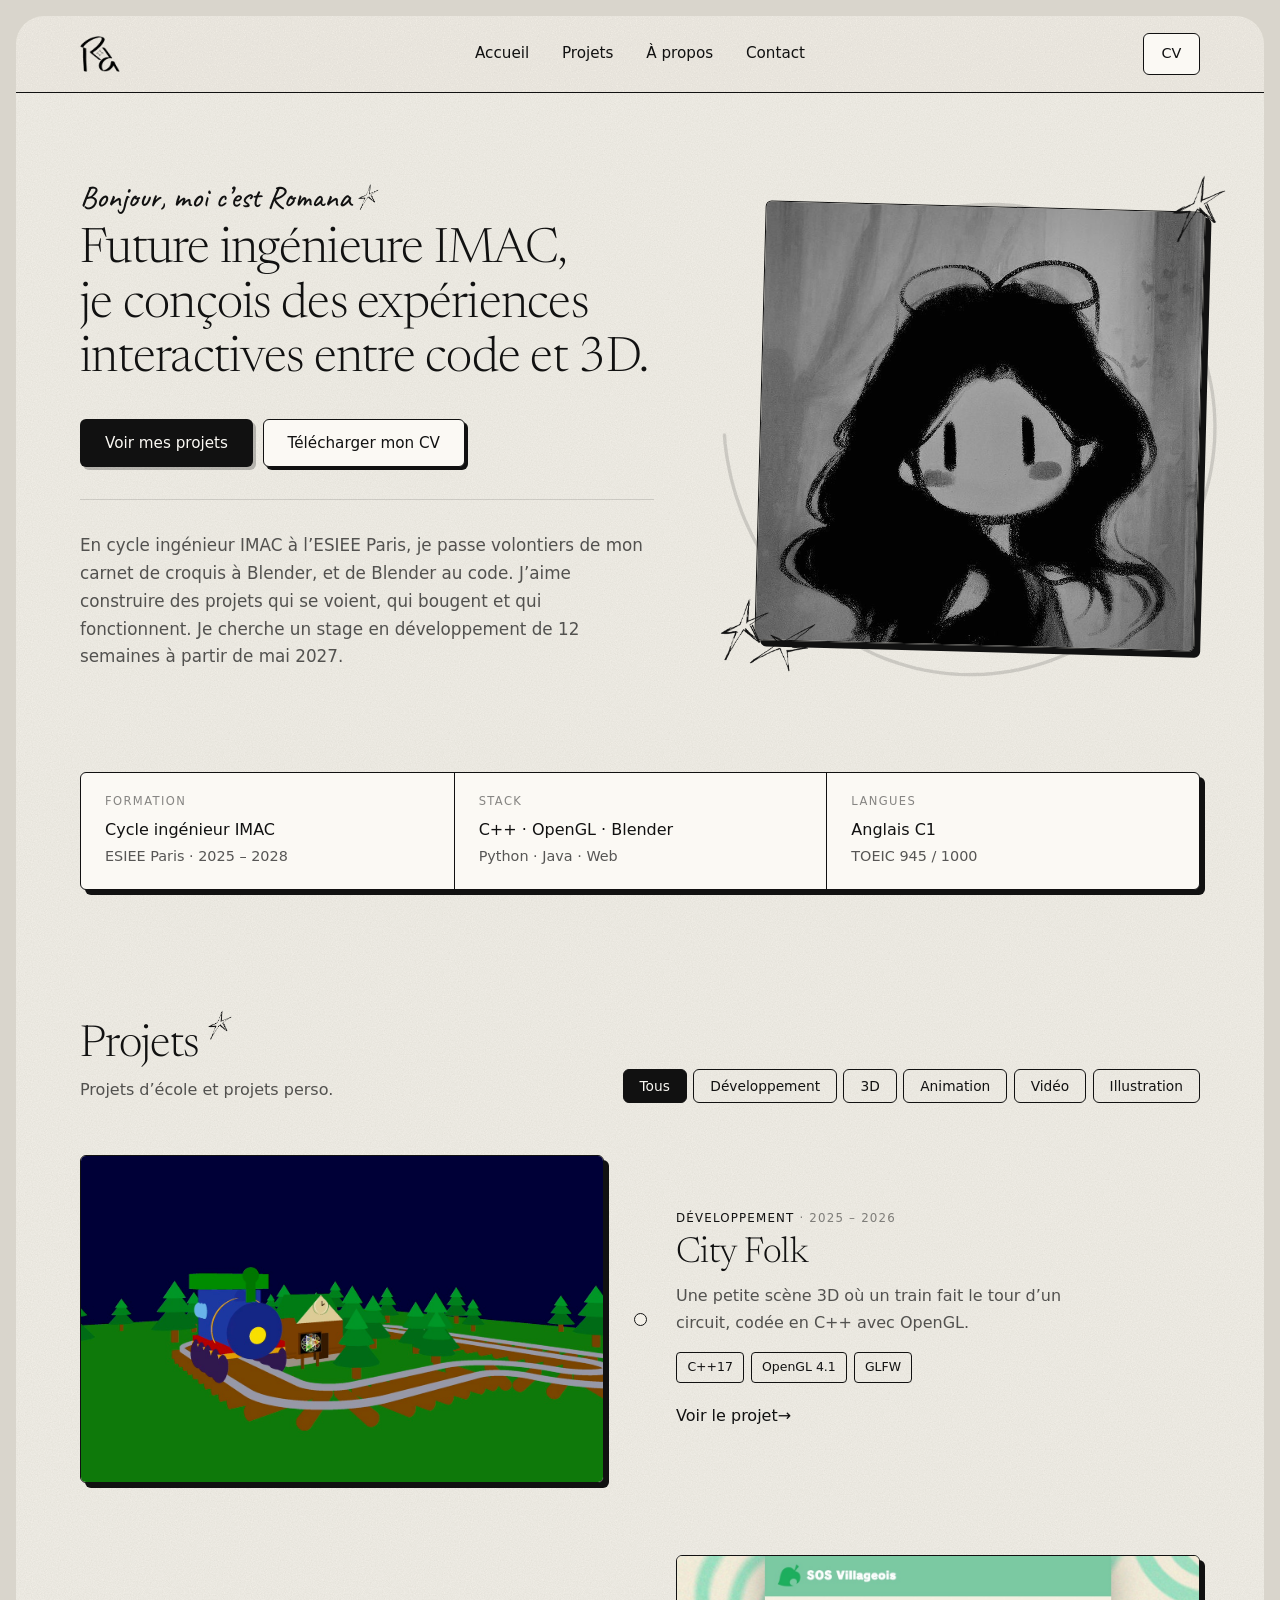
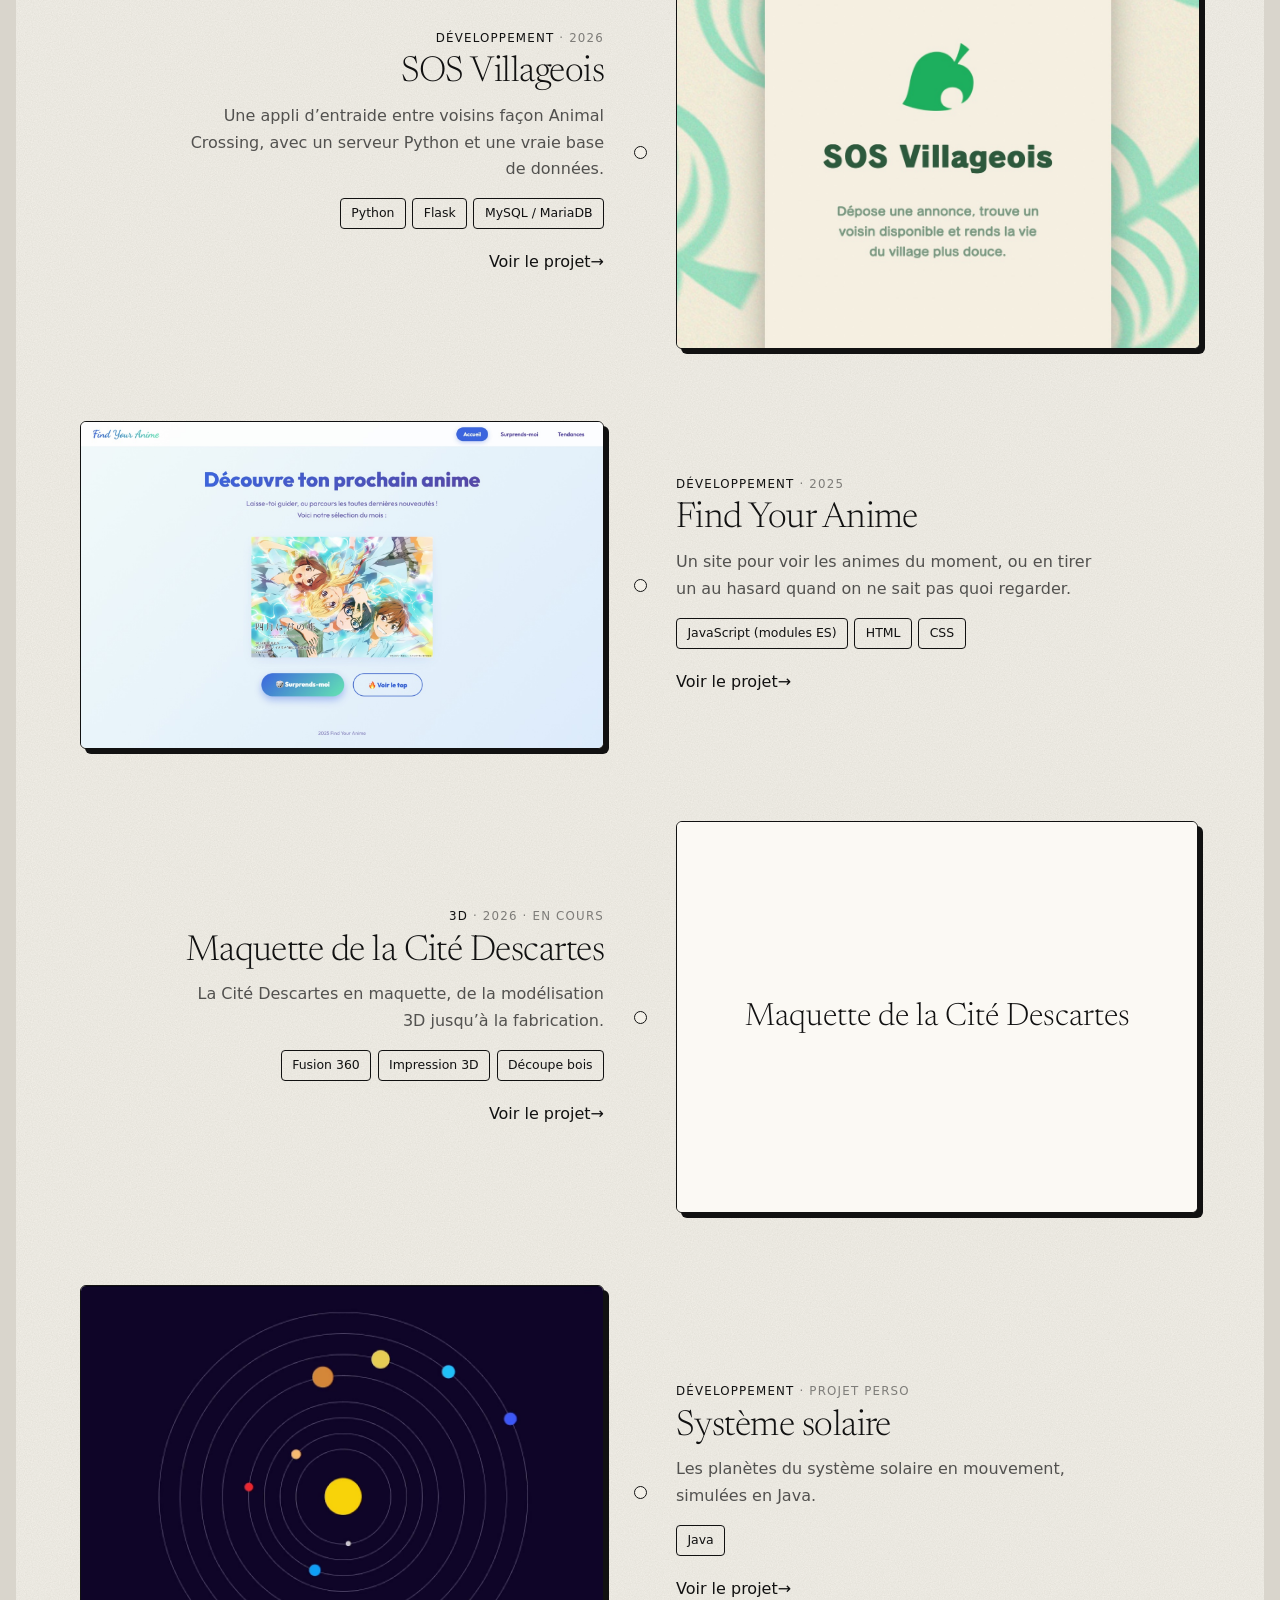
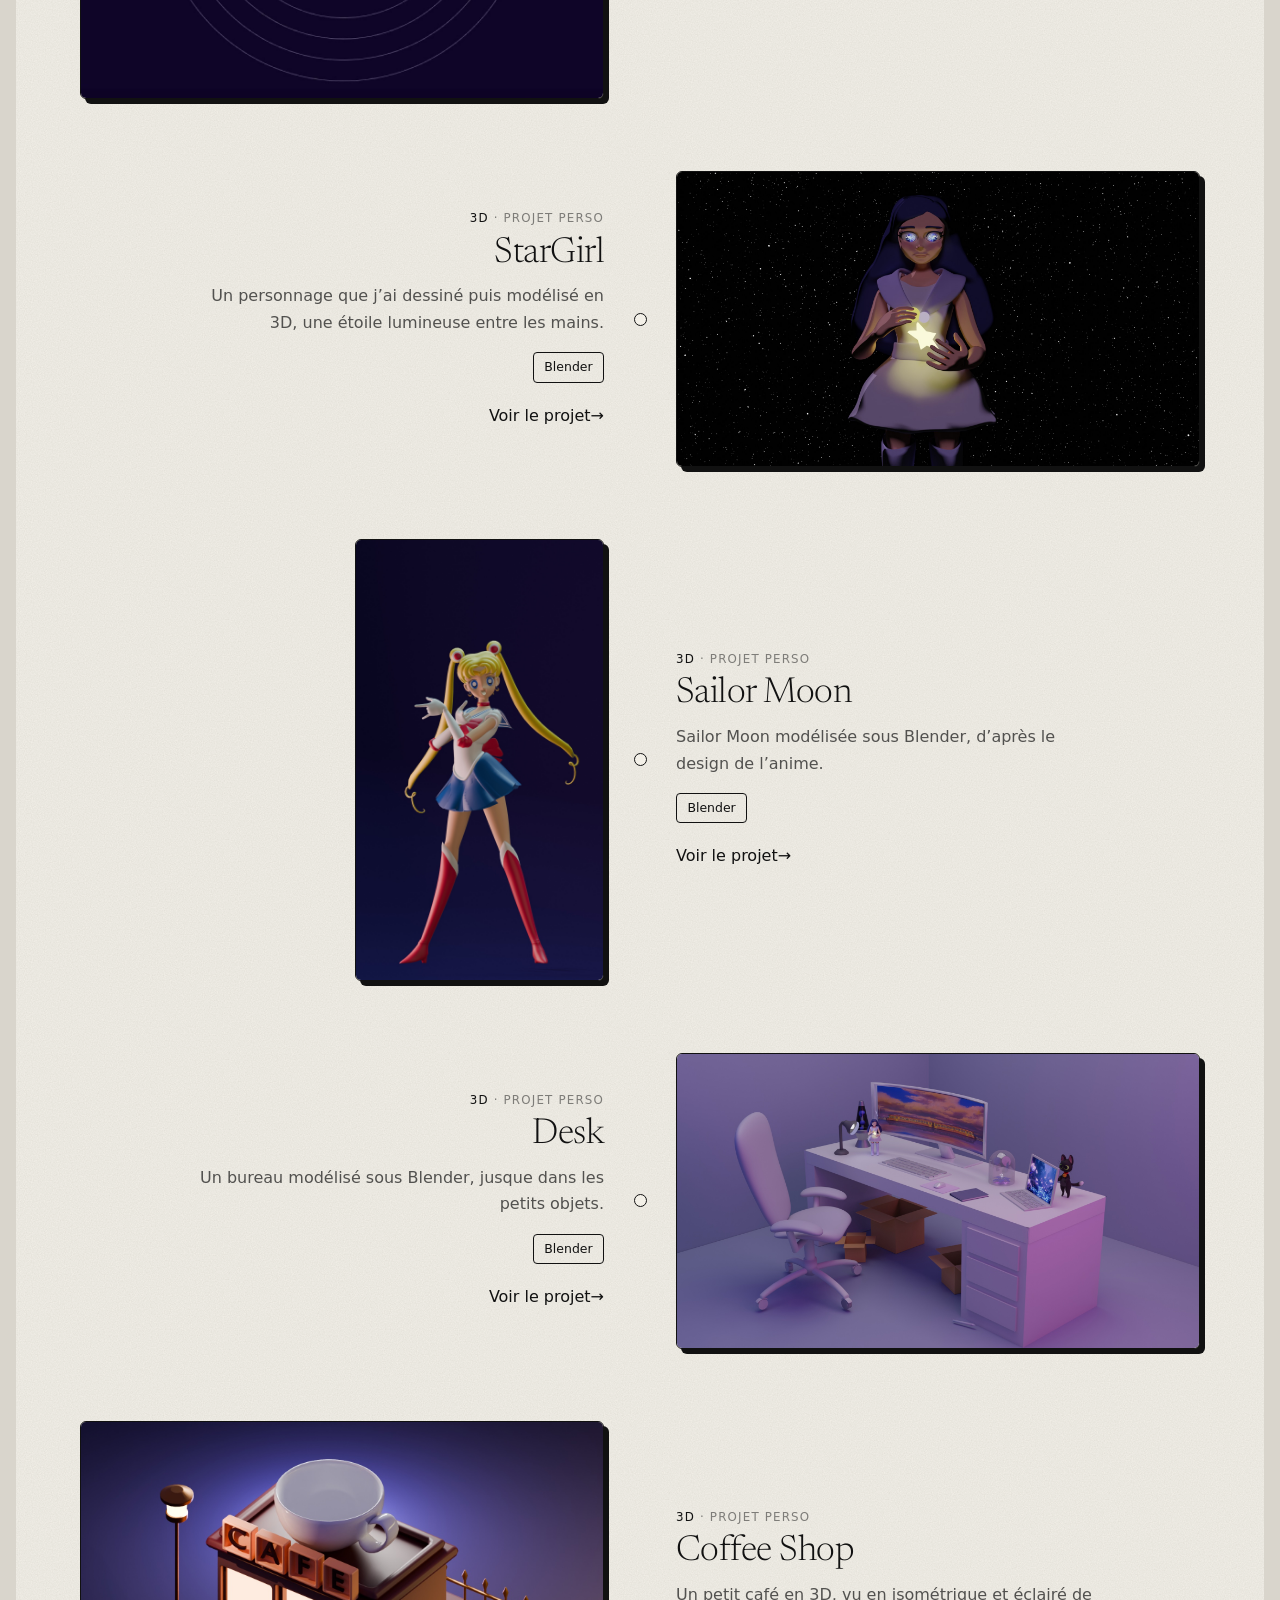
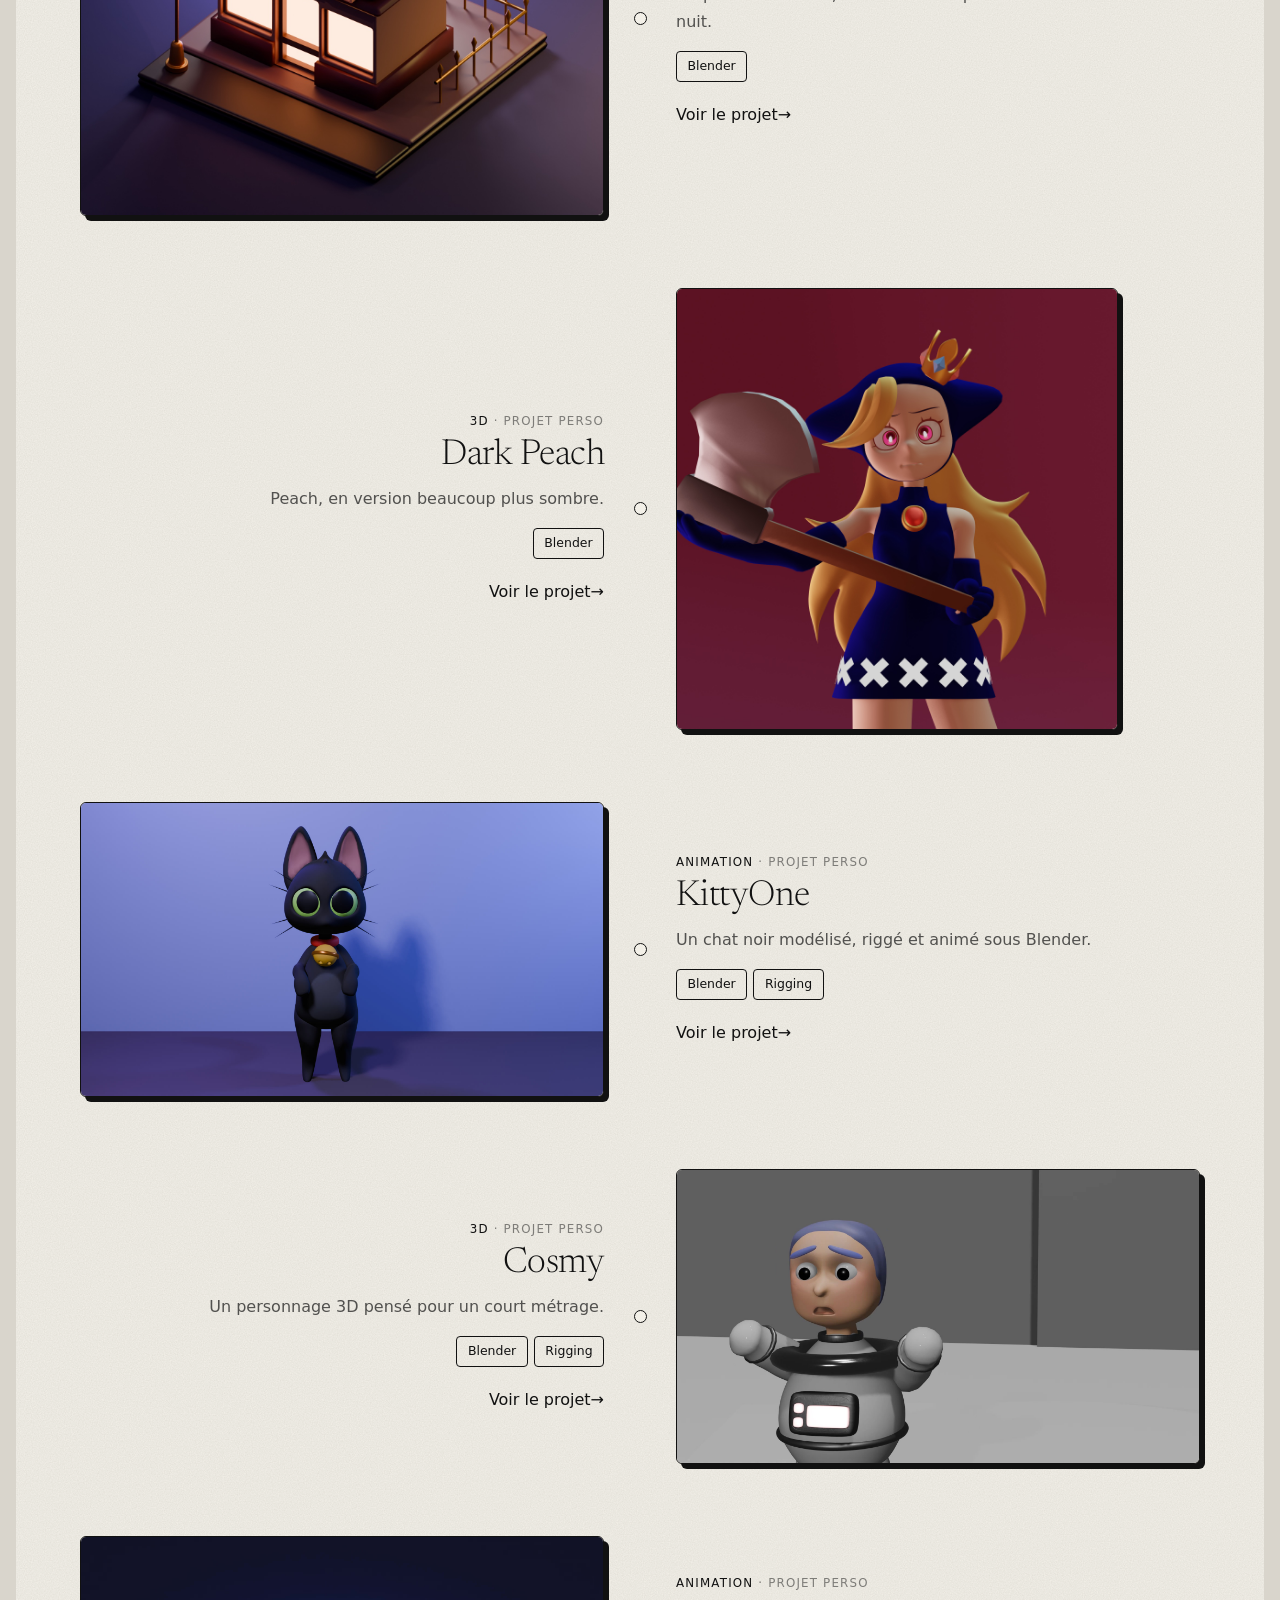
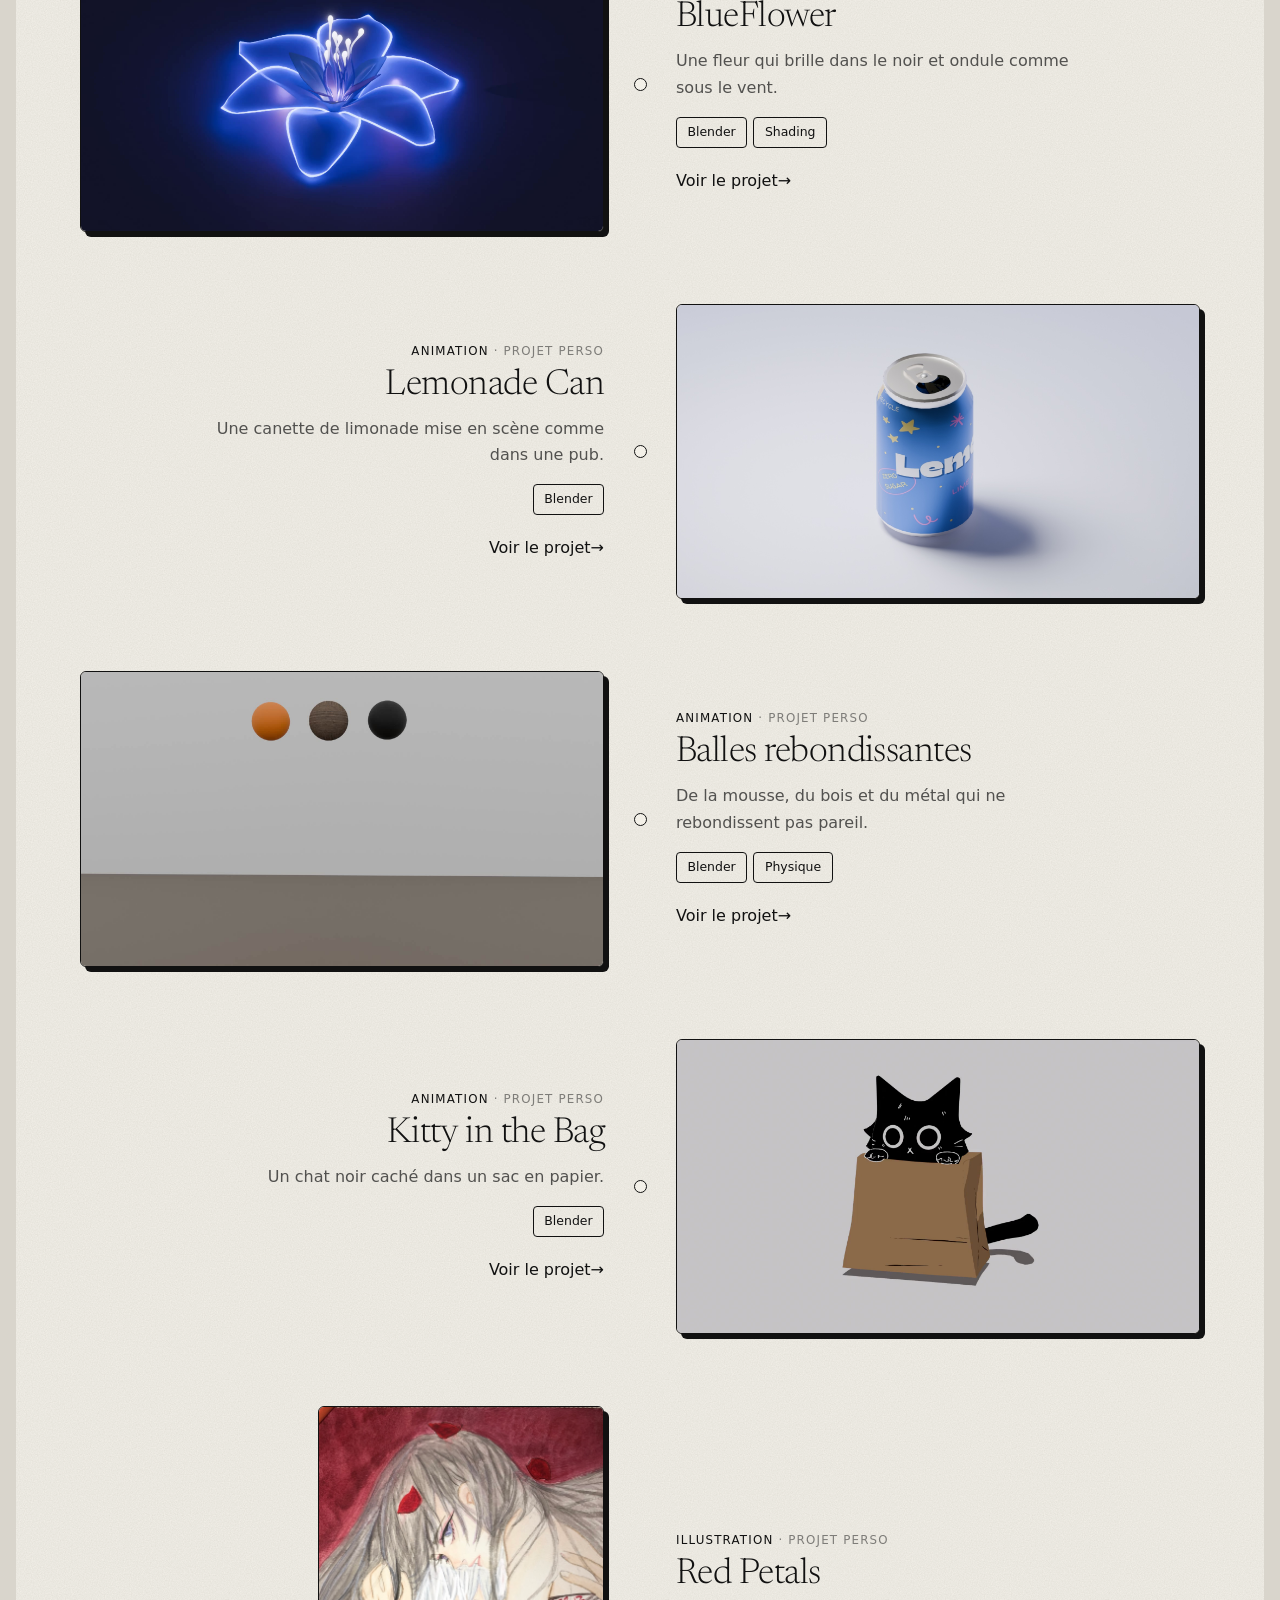
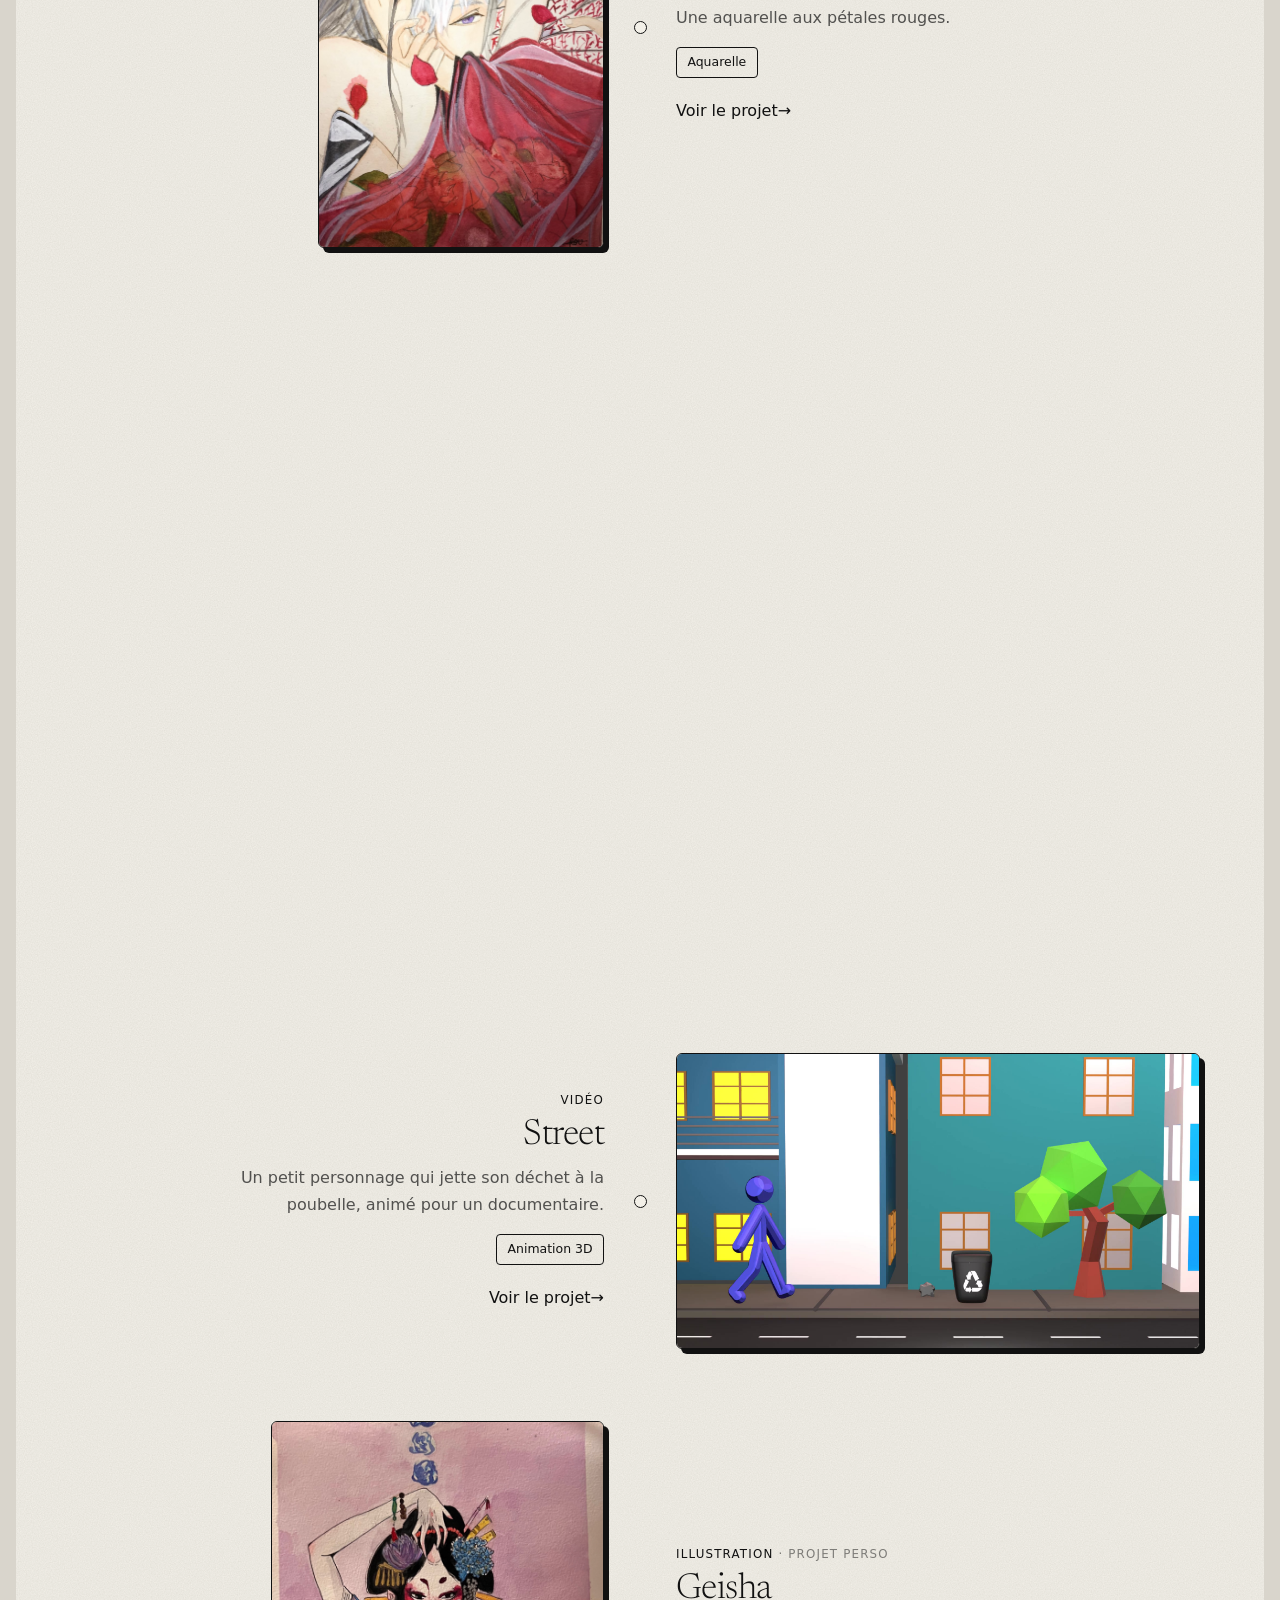
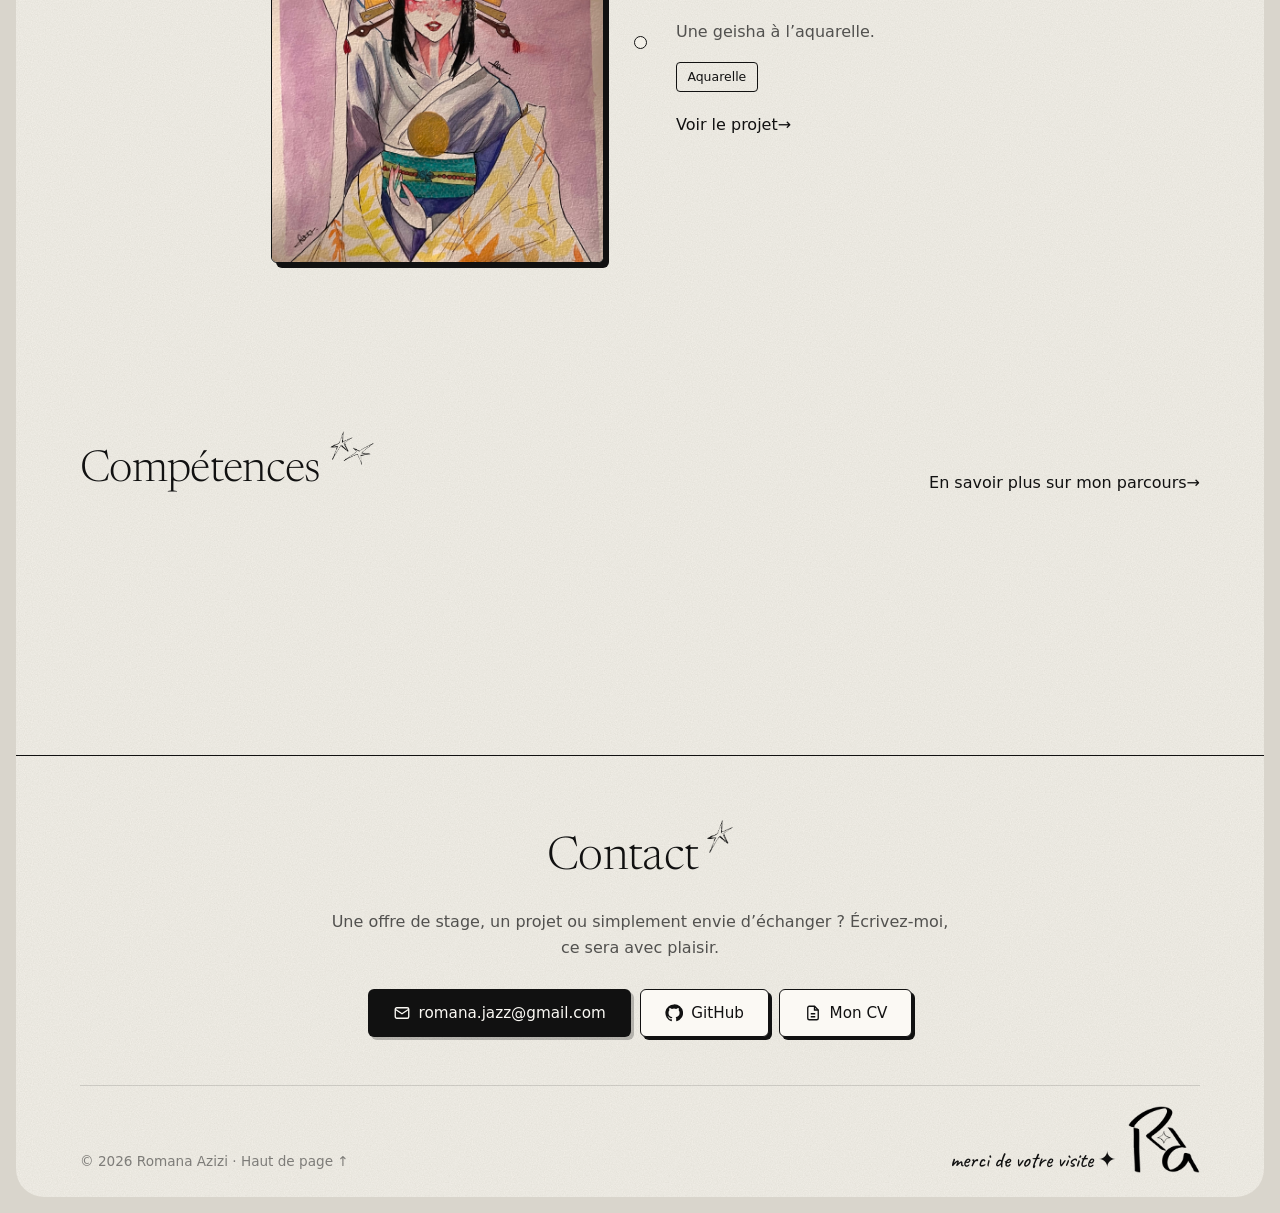
==== commit 206e01f2: "Update index.html" ====
--- a/index.html
+++ b/index.html
@@ -52,7 +52,7 @@
       <div class="section-head">
         <div>
           <h2>Projets</h2>
-          <p class="section-note">Projets d’école et projets perso, en code comme en 3D.</p>
+          <p class="section-note">Projets d’école et projets perso.</p>
         </div>
         <div class="filters" role="group" aria-label="Filtrer les projets">
           <button class="filter is-active" data-filter="all" aria-pressed="true">Tous</button>
--- a/css/style.css
+++ b/css/style.css
@@ -268,7 +268,8 @@
 .thread-summary { color: var(--muted); margin: 0 0 1rem; }
 .thread-text .chips { margin-bottom: 1.25rem; }
 @media (max-width: 860px) {
-  .thread-item, .thread-item.is-flipped { grid-template-columns: 1fr; grid-template-areas: "media" "text"; gap: 1rem; }
+  /* minmax(0, 1fr) : la colonne ne doit jamais s’élargir pour suivre la taille d’origine d’une image */
+  .thread-item, .thread-item.is-flipped { grid-template-columns: minmax(0, 1fr); grid-template-areas: "media" "text"; gap: 1rem; }
   .thread-dot { display: none; }
   .thread-item.is-flipped .thread-text { justify-self: start; text-align: left; }
   .thread-item.is-flipped .thread-text .chips { justify-content: flex-start; }
